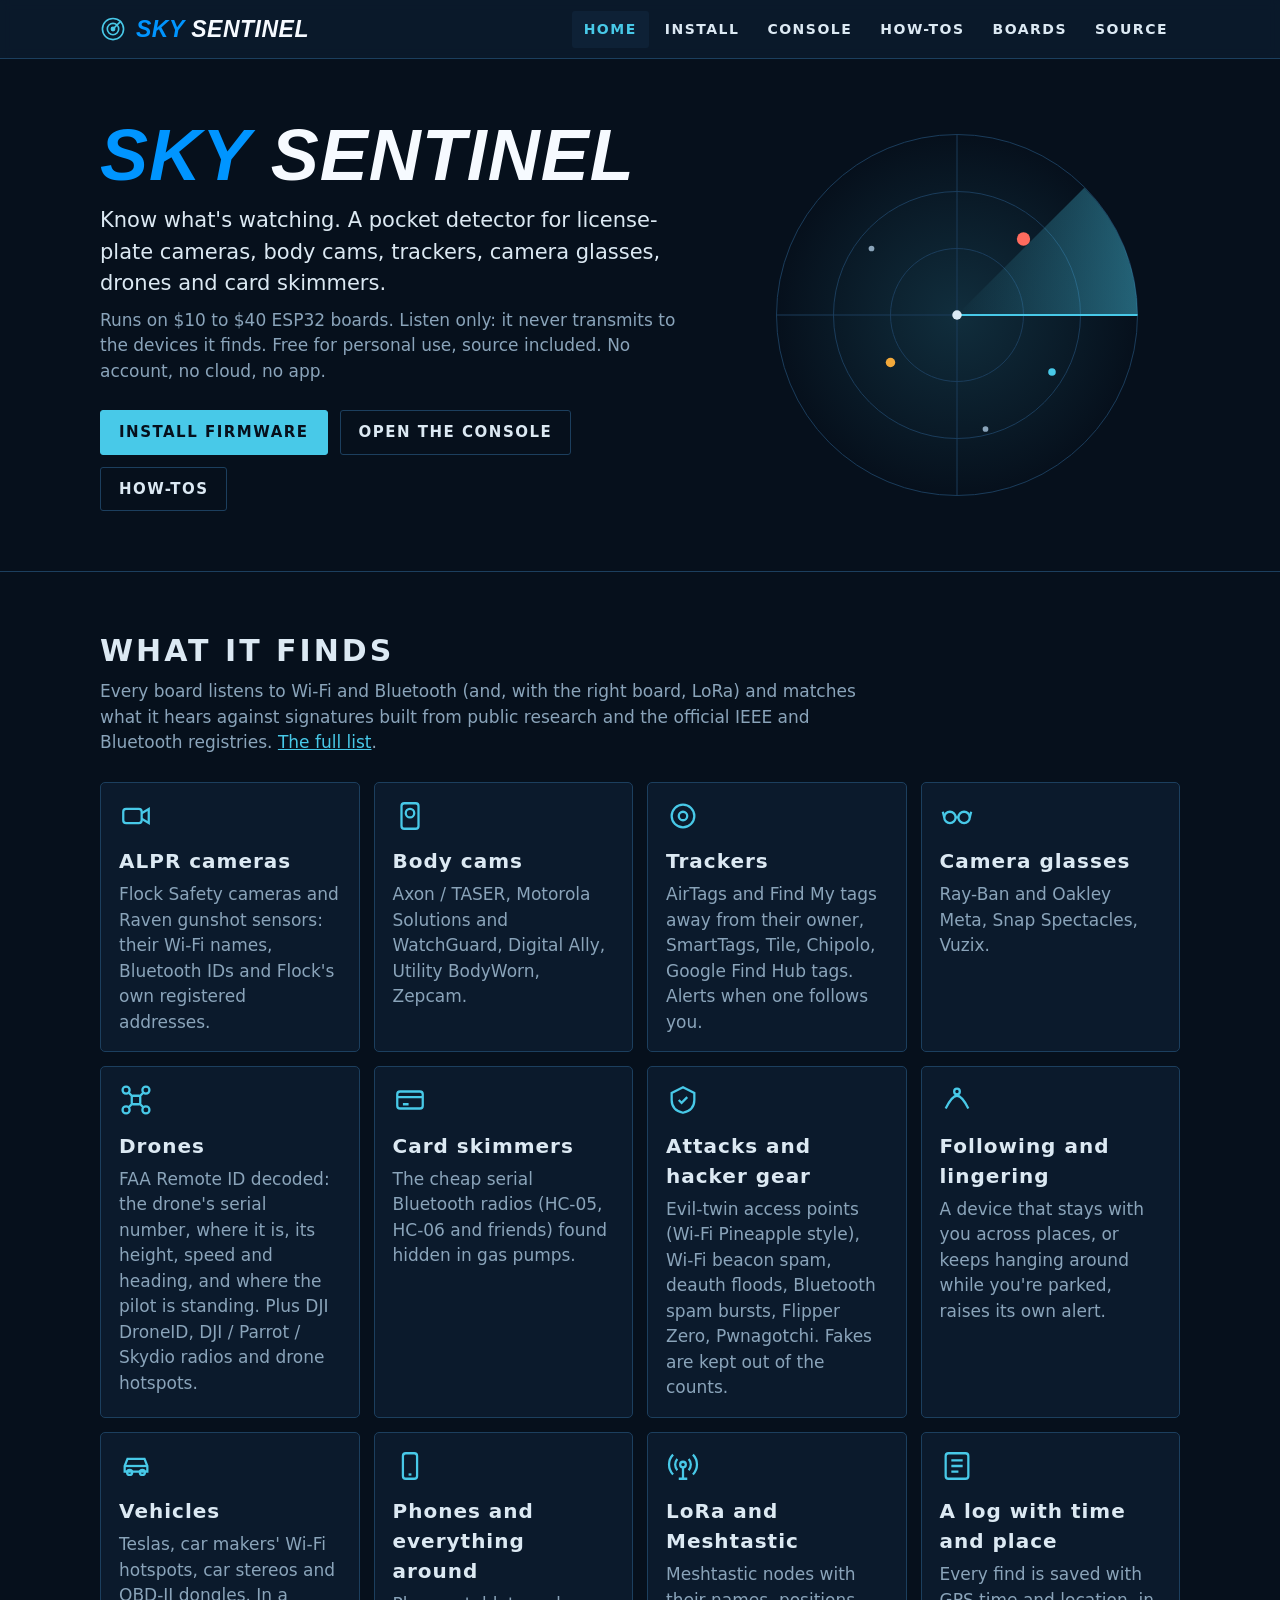
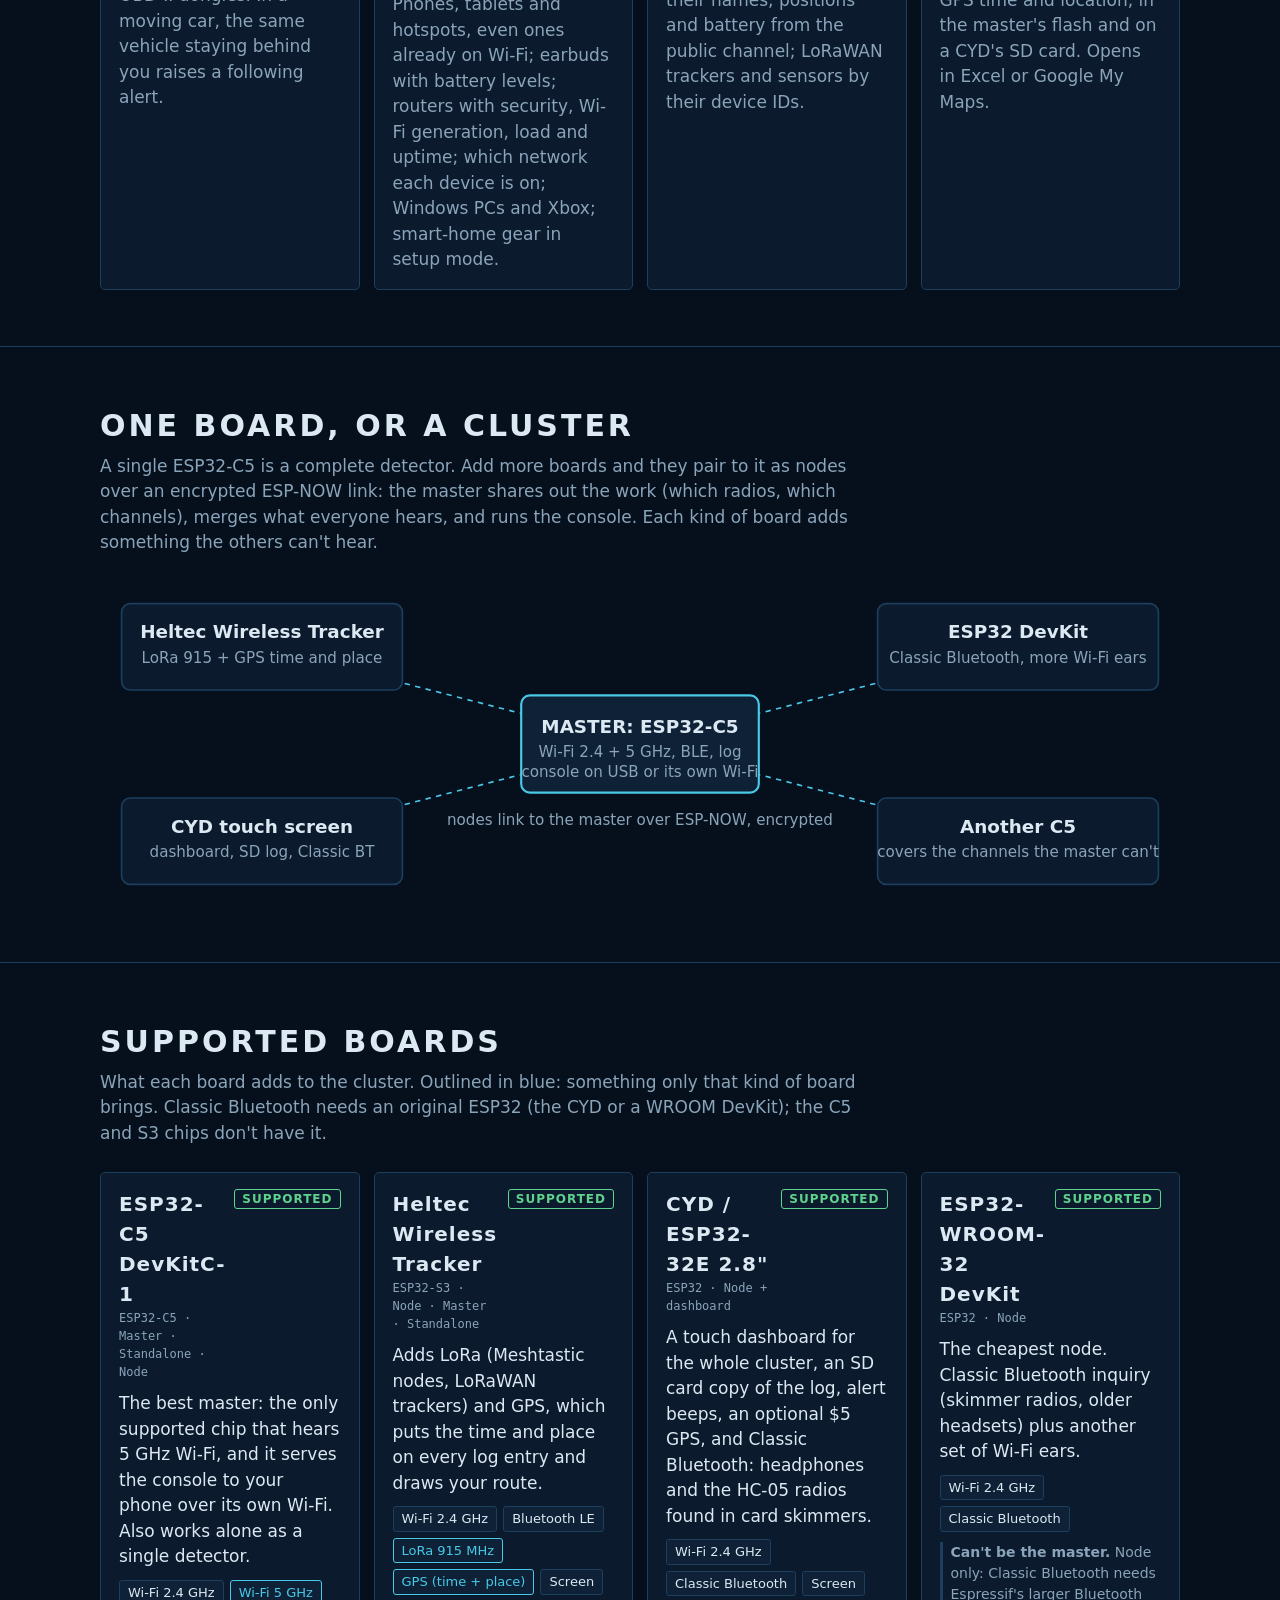
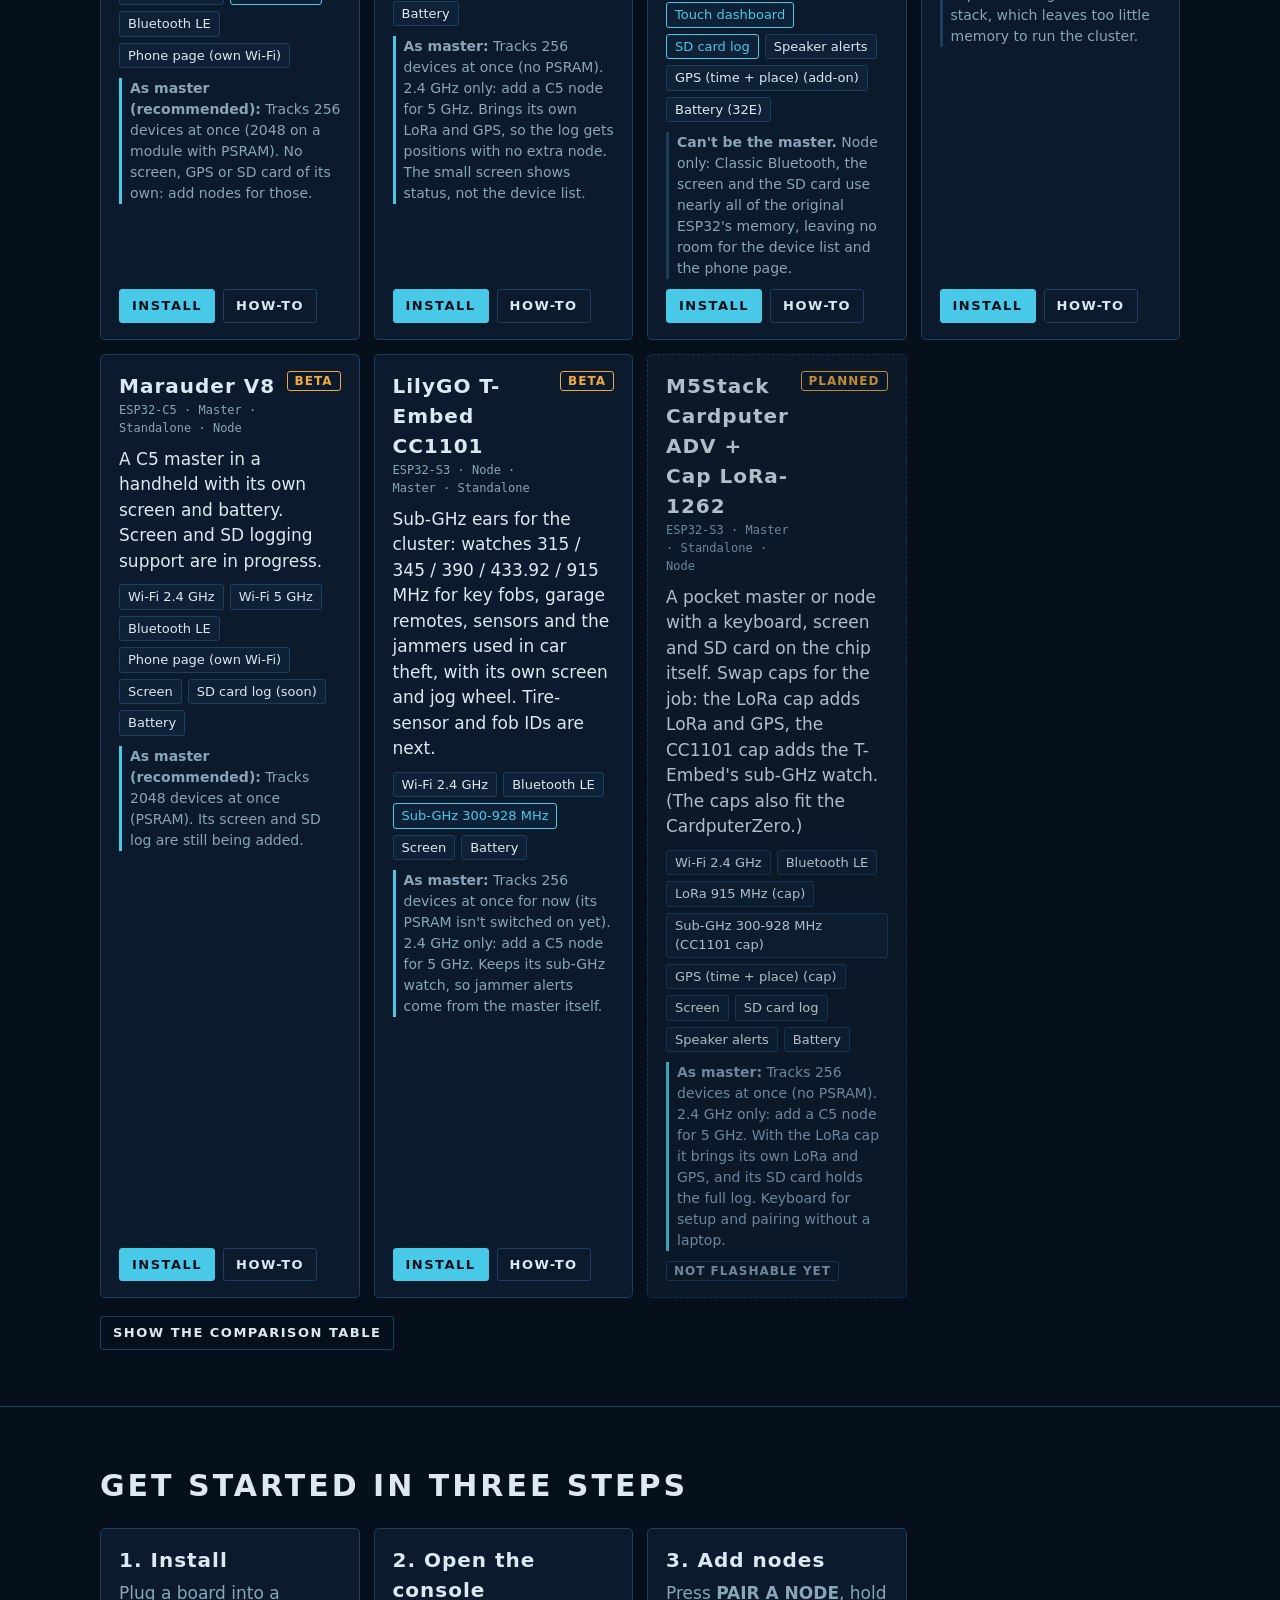
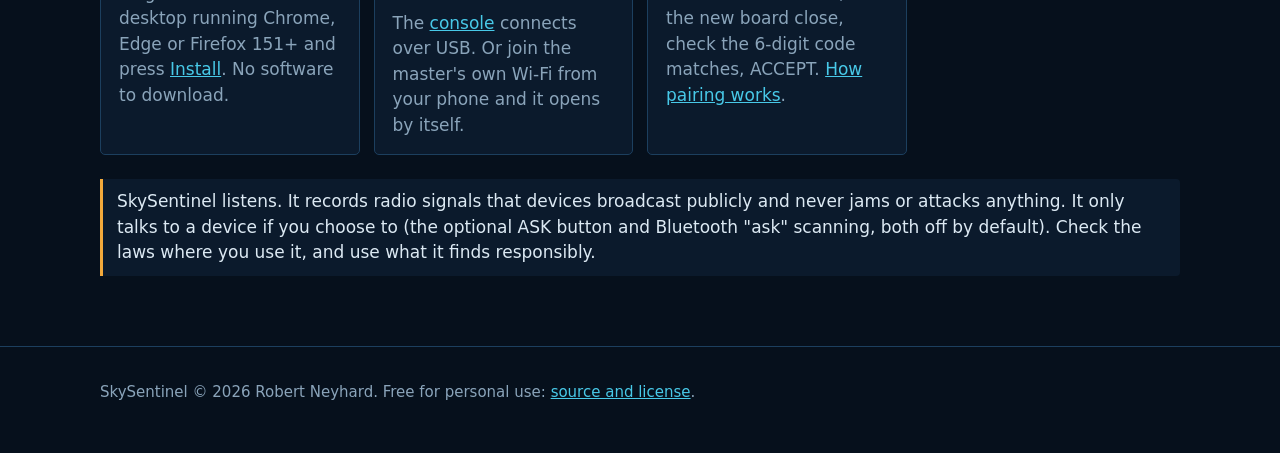
==== site/index.html @ 1c6a465a "SkySentinel 2.0: rewrite as a multi-board ESP32 cluster The original single-board CYD sketch is on t" ====
<!doctype html>
<html lang="en">
<head>
<meta charset="utf-8">
<meta name="viewport" content="width=device-width, initial-scale=1">
<meta name="description" content="Free, listen-only detector for Flock ALPR cameras, body cams, AirTags and trackers, camera glasses, drones (Remote ID decoded), card skimmers and Wi-Fi attacks, on $10 to $40 ESP32 boards. Install from your browser.">
<link rel="canonical" href="https://skysentinel.neyhard.com/">
<meta name="robots" content="index, follow">
<meta name="author" content="Robert Neyhard">
<meta name="theme-color" content="#06111D">
<meta property="og:type" content="website">
<meta property="og:site_name" content="SkySentinel">
<meta property="og:title" content="SkySentinel: detect surveillance cameras, trackers and drones with ESP32">
<meta property="og:description" content="Free, listen-only detector for Flock ALPR cameras, body cams, AirTags and trackers, camera glasses, drones (Remote ID decoded), card skimmers and Wi-Fi attacks, on $10 to $40 ESP32 boards. Install from your browser.">
<meta property="og:url" content="https://skysentinel.neyhard.com/">
<meta property="og:image" content="https://skysentinel.neyhard.com/assets/og.png">
<meta property="og:image:width" content="1200">
<meta property="og:image:height" content="630">
<meta property="og:image:alt" content="SkySentinel radar logo: know what's watching">
<meta name="twitter:card" content="summary_large_image">
<meta name="twitter:title" content="SkySentinel: detect surveillance cameras, trackers and drones with ESP32">
<meta name="twitter:description" content="Free, listen-only detector for Flock ALPR cameras, body cams, AirTags and trackers, camera glasses, drones (Remote ID decoded), card skimmers and Wi-Fi attacks, on $10 to $40 ESP32 boards. Install from your browser.">
<meta name="twitter:image" content="https://skysentinel.neyhard.com/assets/og.png">
<script type="application/ld+json">{"@context": "https://schema.org", "@type": "SoftwareApplication", "name": "SkySentinel", "applicationCategory": "SecurityApplication", "operatingSystem": "ESP32 firmware; web console in Chrome, Edge or Firefox 151+", "description": "Free, listen-only detector for Flock ALPR cameras, body cams, AirTags and trackers, camera glasses, drones (Remote ID decoded), card skimmers and Wi-Fi attacks, on $10 to $40 ESP32 boards. Install from your browser.", "url": "https://skysentinel.neyhard.com/", "image": "https://skysentinel.neyhard.com/assets/og.png", "author": {"@type": "Person", "name": "Robert Neyhard"}, "license": "https://polyformproject.org/licenses/noncommercial/1.0.0", "offers": {"@type": "Offer", "price": "0", "priceCurrency": "USD"}, "featureList": ["Flock ALPR camera detection", "Body camera detection", "AirTag and tracker alerts", "Camera glasses detection", "Drone Remote ID decoding", "Card skimmer Bluetooth detection", "Evil twin and Wi-Fi Pineapple detection", "Wi-Fi beacon spam and deauth flood detection", "Following and lingering alerts", "GPS-stamped detection log"]}</script>
<title>SkySentinel: detect surveillance cameras, trackers and drones with ESP32</title>
<link rel="icon" href="assets/icon.svg" type="image/svg+xml">
<link rel="stylesheet" href="assets/site.css">
<script src="assets/browser.js"></script>
</head>
<body>
<header class="top"><div class="wrap">
  <a class="brand" href="./"><svg viewBox="0 0 32 32" fill="none" stroke="currentColor" stroke-width="2"><circle cx="16" cy="16" r="13"/><circle cx="16" cy="16" r="7"/><path d="M16 16 L26 6"/><circle cx="16" cy="16" r="2" fill="currentColor"/></svg><span class="logo"><span class="sky">SKY</span> SENTINEL</span></a>
  <nav class="nav">
    <a href="./" aria-current="page">Home</a>
    <a href="flash.html">Install</a>
    <a href="app/">Console</a>
    <a href="docs.html">How-tos</a>
    <a href="#boards">Boards</a>
    <a href="docs.html#source">Source</a>
  </nav>
</div></header>

<div class="hero"><div class="wrap">
  <div>
    <h1 class="logo"><span class="sky">SKY</span> SENTINEL</h1>
    <p class="lead">Know what's watching. A pocket detector for license-plate cameras, body cams, trackers, camera glasses, drones and card skimmers.</p>
    <p class="sub">Runs on $10 to $40 ESP32 boards. Listen only: it never transmits to the devices it finds. Free for personal use, source included. No account, no cloud, no app.</p>
    <div class="ctas">
      <a class="btn primary" href="flash.html">Install firmware</a>
      <a class="btn" href="app/">Open the console</a>
      <a class="btn" href="docs.html">How-tos</a>
    </div>
  </div>
  <svg class="radar" viewBox="0 0 400 400" aria-hidden="true">
    <defs><radialGradient id="g" cx="50%" cy="50%" r="50%"><stop offset="0" stop-color="#48C9E8" stop-opacity=".16"/><stop offset="1" stop-color="#48C9E8" stop-opacity="0"/></radialGradient>
      <linearGradient id="sw" x1="0" y1="0" x2="1" y2="0"><stop offset="0" stop-color="#48C9E8" stop-opacity="0"/><stop offset="1" stop-color="#48C9E8" stop-opacity=".45"/></linearGradient></defs>
    <circle cx="200" cy="200" r="190" fill="url(#g)" stroke="#1C3F5E"/>
    <circle cx="200" cy="200" r="130" fill="none" stroke="#1C3F5E"/>
    <circle cx="200" cy="200" r="70" fill="none" stroke="#1C3F5E"/>
    <path d="M200 10 V390 M10 200 H390" stroke="#1C3F5E"/>
    <g class="sweep"><path d="M200 200 L390 200 A190 190 0 0 0 334 66 Z" fill="url(#sw)"/><path d="M200 200 L390 200" stroke="#48C9E8" stroke-width="2"/></g>
    <circle cx="270" cy="120" r="7" fill="#FF6B5E"/><circle cx="130" cy="250" r="5" fill="#F2A93B"/>
    <circle cx="300" cy="260" r="4" fill="#48C9E8"/><circle cx="110" cy="130" r="3" fill="#8AA4BA"/><circle cx="230" cy="320" r="3" fill="#8AA4BA"/>
    <circle cx="200" cy="200" r="5" fill="#DCE9F3"/>
  </svg>
</div></div>

<section id="finds"><div class="wrap">
  <h2>What it finds</h2>
  <p class="kicker">Every board listens to Wi-Fi and Bluetooth (and, with the right board, LoRa) and matches what it hears against signatures built from public research and the official IEEE and Bluetooth registries. <a href="docs.html#detects">The full list</a>.</p>
  <div class="grid g3">
    <div class="card cat"><svg class="ico" viewBox="0 0 24 24" fill="none" stroke="currentColor" stroke-width="1.6"><rect x="3" y="7" width="13" height="10" rx="2"/><path d="M16 10l5-3v10l-5-3"/></svg>
      <h3>ALPR cameras</h3><p>Flock Safety cameras and Raven gunshot sensors: their Wi-Fi names, Bluetooth IDs and Flock's own registered addresses.</p></div>
    <div class="card cat"><svg class="ico" viewBox="0 0 24 24" fill="none" stroke="currentColor" stroke-width="1.6"><rect x="6" y="3" width="12" height="18" rx="2"/><circle cx="12" cy="10" r="3"/></svg>
      <h3>Body cams</h3><p>Axon / TASER, Motorola Solutions and WatchGuard, Digital Ally, Utility BodyWorn, Zepcam.</p></div>
    <div class="card cat"><svg class="ico" viewBox="0 0 24 24" fill="none" stroke="currentColor" stroke-width="1.6"><circle cx="12" cy="12" r="8"/><circle cx="12" cy="12" r="3"/></svg>
      <h3>Trackers</h3><p>AirTags and Find My tags away from their owner, SmartTags, Tile, Chipolo, Google Find Hub tags. Alerts when one follows you.</p></div>
    <div class="card cat"><svg class="ico" viewBox="0 0 24 24" fill="none" stroke="currentColor" stroke-width="1.6"><circle cx="7" cy="13" r="4"/><circle cx="17" cy="13" r="4"/><path d="M11 13h2M3 13L2 9M21 13l1-4"/></svg>
      <h3>Camera glasses</h3><p>Ray-Ban and Oakley Meta, Snap Spectacles, Vuzix.</p></div>
    <div class="card cat"><svg class="ico" viewBox="0 0 24 24" fill="none" stroke="currentColor" stroke-width="1.6"><circle cx="5" cy="5" r="2.5"/><circle cx="19" cy="5" r="2.5"/><circle cx="5" cy="19" r="2.5"/><circle cx="19" cy="19" r="2.5"/><rect x="9" y="9" width="6" height="6" rx="1"/><path d="M7 7l2 2M17 7l-2 2M7 17l2-2M17 17l-2-2"/></svg>
      <h3>Drones</h3><p>FAA Remote ID decoded: the drone's serial number, where it is, its height, speed and heading, and where the pilot is standing. Plus DJI DroneID, DJI / Parrot / Skydio radios and drone hotspots.</p></div>
    <div class="card cat"><svg class="ico" viewBox="0 0 24 24" fill="none" stroke="currentColor" stroke-width="1.6"><rect x="3" y="6" width="18" height="12" rx="2"/><path d="M3 10h18M7 15h4"/></svg>
      <h3>Card skimmers</h3><p>The cheap serial Bluetooth radios (HC-05, HC-06 and friends) found hidden in gas pumps.</p></div>
    <div class="card cat"><svg class="ico" viewBox="0 0 24 24" fill="none" stroke="currentColor" stroke-width="1.6"><path d="M12 3l8 4v5c0 5-3.5 8-8 9-4.5-1-8-4-8-9V7z"/><path d="M9 12l2 2 4-4"/></svg>
      <h3>Attacks and hacker gear</h3><p>Evil-twin access points (Wi-Fi Pineapple style), Wi-Fi beacon spam, deauth floods, Bluetooth spam bursts, Flipper Zero, Pwnagotchi. Fakes are kept out of the counts.</p></div>
    <div class="card cat"><svg class="ico" viewBox="0 0 24 24" fill="none" stroke="currentColor" stroke-width="1.6"><path d="M4 18c3-6 6-9 8-9s5 3 8 9"/><circle cx="12" cy="6" r="2"/></svg>
      <h3>Following and lingering</h3><p>A device that stays with you across places, or keeps hanging around while you're parked, raises its own alert.</p></div>
    <div class="card cat"><svg class="ico" viewBox="0 0 24 24" fill="none" stroke="currentColor" stroke-width="1.6"><path d="M4 16v-4l2-5h12l2 5v4z"/><circle cx="7.5" cy="16.5" r="1.8"/><circle cx="16.5" cy="16.5" r="1.8"/><path d="M4 12h16"/></svg>
      <h3>Vehicles</h3><p>Teslas, car makers' Wi-Fi hotspots, car stereos and OBD-II dongles. In a moving car, the same vehicle staying behind you raises a following alert.</p></div>
    <div class="card cat"><svg class="ico" viewBox="0 0 24 24" fill="none" stroke="currentColor" stroke-width="1.6"><rect x="7" y="3" width="10" height="18" rx="2"/><path d="M11 18h2"/></svg>
      <h3>Phones and everything around</h3><p>Phones, tablets and hotspots, even ones already on Wi-Fi; earbuds with battery levels; routers with security, Wi-Fi generation, load and uptime; which network each device is on; Windows PCs and Xbox; smart-home gear in setup mode.</p></div>
    <div class="card cat"><svg class="ico" viewBox="0 0 24 24" fill="none" stroke="currentColor" stroke-width="1.6"><path d="M12 13v8M9 21h6"/><circle cx="12" cy="11" r="2"/><path d="M8 7a6 6 0 0 0 0 8M16 7a6 6 0 0 1 0 8M5 4a10 10 0 0 0 0 14M19 4a10 10 0 0 1 0 14"/></svg>
      <h3>LoRa and Meshtastic</h3><p>Meshtastic nodes with their names, positions and battery from the public channel; LoRaWAN trackers and sensors by their device IDs.</p></div>
    <div class="card cat"><svg class="ico" viewBox="0 0 24 24" fill="none" stroke="currentColor" stroke-width="1.6"><rect x="4" y="3" width="16" height="18" rx="2"/><path d="M8 8h8M8 12h8M8 16h5"/></svg>
      <h3>A log with time and place</h3><p>Every find is saved with GPS time and location, in the master's flash and on a CYD's SD card. Opens in Excel or Google My Maps.</p></div>
  </div>
</div></section>

<section id="cluster"><div class="wrap">
  <h2>One board, or a cluster</h2>
  <p class="kicker">A single ESP32-C5 is a complete detector. Add more boards and they pair to it as nodes over an encrypted ESP-NOW link: the master shares out the work (which radios, which channels), merges what everyone hears, and runs the console. Each kind of board adds something the others can't hear.</p>
  <svg class="diagram" viewBox="0 0 1000 300" role="img" aria-label="A master board linked to four node boards">
    <style>.b{fill:#0B1A2C;stroke:#1C3F5E;stroke-width:1.5}.m{fill:#0E2136;stroke:#48C9E8;stroke-width:2}.t{fill:#DCE9F3;font:700 17px system-ui,sans-serif}.s{fill:#8AA4BA;font:14px system-ui,sans-serif}.l{stroke:#48C9E8;stroke-width:1.5;stroke-dasharray:5 5}</style>
    <path class="l" d="M500 150 L150 60 M500 150 L150 240 M500 150 L850 60 M500 150 L850 240"/>
    <rect class="m" x="390" y="105" width="220" height="90" rx="8"/><text class="t" x="500" y="140" text-anchor="middle">MASTER: ESP32-C5</text>
    <text class="s" x="500" y="162" text-anchor="middle">Wi-Fi 2.4 + 5 GHz, BLE, log</text><text class="s" x="500" y="181" text-anchor="middle">console on USB or its own Wi-Fi</text>
    <rect class="b" x="20" y="20" width="260" height="80" rx="8"/><text class="t" x="150" y="52" text-anchor="middle">Heltec Wireless Tracker</text><text class="s" x="150" y="75" text-anchor="middle">LoRa 915 + GPS time and place</text>
    <rect class="b" x="20" y="200" width="260" height="80" rx="8"/><text class="t" x="150" y="232" text-anchor="middle">CYD touch screen</text><text class="s" x="150" y="255" text-anchor="middle">dashboard, SD log, Classic BT</text>
    <rect class="b" x="720" y="20" width="260" height="80" rx="8"/><text class="t" x="850" y="52" text-anchor="middle">ESP32 DevKit</text><text class="s" x="850" y="75" text-anchor="middle">Classic Bluetooth, more Wi-Fi ears</text>
    <rect class="b" x="720" y="200" width="260" height="80" rx="8"/><text class="t" x="850" y="232" text-anchor="middle">Another C5</text><text class="s" x="850" y="255" text-anchor="middle">covers the channels the master can't</text>
    <text class="s" x="500" y="225" text-anchor="middle">nodes link to the master over ESP-NOW, encrypted</text>
  </svg>
</div></section>

<section id="boards"><div class="wrap">
  <h2>Supported boards</h2>
  <p class="kicker">What each board adds to the cluster. Outlined in blue: something only that kind of board brings. Classic Bluetooth needs an original ESP32 (the CYD or a WROOM DevKit); the C5 and S3 chips don't have it.</p>
  <div class="grid g3" id="boardGrid"></div>
  <div style="margin-top:18px"><button class="btn small" id="tableBtn">Show the comparison table</button></div>
  <div class="tablewrap" id="tableWrap" hidden><table class="cmp" id="cmpTable"></table></div>
</div></section>

<section id="start"><div class="wrap">
  <h2>Get started in three steps</h2>
  <div class="grid g3" style="margin-top:20px">
    <div class="card"><h3>1. Install</h3><p>Plug a board into a desktop running Chrome, Edge or Firefox 151+ and press <a href="flash.html">Install</a>. No software to download.</p></div>
    <div class="card"><h3>2. Open the console</h3><p>The <a href="app/">console</a> connects over USB. Or join the master's own Wi-Fi from your phone and it opens by itself.</p></div>
    <div class="card"><h3>3. Add nodes</h3><p>Press <b>PAIR A NODE</b>, hold the new board close, check the 6-digit code matches, ACCEPT. <a href="docs.html#pairing">How pairing works</a>.</p></div>
  </div>
  <p class="note" style="margin-top:24px">SkySentinel listens. It records radio signals that devices broadcast publicly and never jams or attacks anything. It only talks to a device if you choose to (the optional ASK button and Bluetooth "ask" scanning, both off by default). Check the laws where you use it, and use what it finds responsibly.</p>
</div></section>

<footer><div class="wrap">
  <span>SkySentinel &copy; 2026 Robert Neyhard. Free for personal use: <a href="docs.html#source">source and license</a>.</span>
  <span id="buildInfo"></span>
</div></footer>

<script src="assets/boards.js"></script>
<script>
"use strict";
const $ = (id) => document.getElementById(id);
const capLabel = Object.fromEntries(CAPS);
function capText(v) { return v === "soon" ? " (soon)" : typeof v === "string" ? ` (${v})` : ""; }
$("boardGrid").innerHTML = BOARDS.map((b) => {
  const adds = Object.entries(b.caps).map(([k, v]) =>
    `<span class="${b.only.includes(k) ? "only" : ""}" title="${b.only.includes(k) ? "Only this kind of board adds this" : ""}">${capLabel[k]}${capText(v)}</span>`).join("");
  const status = b.status === "planned" ? `<span class="tag warn">planned</span>` : b.status === "beta" ? `<span class="tag warn">beta</span>` : `<span class="tag ok">supported</span>`;
  return `<div class="card board ${b.status === "planned" ? "planned" : ""}">
    <div class="head"><div><h3 style="margin:0">${b.name}</h3><div class="chip">${b.chip} · ${b.roles}</div></div>${status}</div>
    <p class="why">${b.why}</p>
    <div class="adds">${adds}</div>
    ${b.master ? `<p class="why master ${b.master.ok ? "" : "no"}"><b>${b.master.ok ? (b.master.best ? "As master (recommended):" : "As master:") : "Can't be the master."}</b> ${b.master.limits}</p>` : ""}
    <div class="foot">${b.env ? `<a class="btn small primary" href="flash.html?board=${b.id}">Install</a><a class="btn small" href="docs.html#board-${b.id}">How-to</a>` : `<span class="tag">not flashable yet</span>`}</div>
  </div>`;
}).join("");

function renderTable() {
  const cols = CAPS.map(([k, l]) => `<th>${l}</th>`).join("");
  $("cmpTable").innerHTML = `<thead><tr><th>Board</th><th>Chip</th><th>Role</th><th>Master</th>${cols}</tr></thead><tbody>` + BOARDS.map((b) =>
    `<tr><td><b>${b.name}</b>${b.status ? ` <span class="tag warn">${b.status}</span>` : ""}</td><td class="mono">${b.chip}</td><td>${b.roles}</td><td>${!b.master ? "" : b.master.ok ? `<span class="y">✓</span>${b.master.best ? ' <span class="p">best</span>' : ""}` : '<span class="n">–</span>'}</td>` +
    CAPS.map(([k]) => {
      const v = b.caps[k];
      return `<td>${!v ? '<span class="n">–</span>' : v === "soon" ? '<span class="p">soon</span>' : typeof v === "string" ? `<span class="y">✓</span> <span class="p">${v}</span>` : '<span class="y">✓</span>'}</td>`;
    }).join("") + "</tr>").join("") + "</tbody>";
}
$("tableBtn").onclick = () => {
  const show = $("tableWrap").hidden;
  if (show) renderTable();
  $("tableWrap").hidden = !show;
  $("tableBtn").textContent = show ? "Hide the comparison table" : "Show the comparison table";
};
fetch("app/firmware/manifest.json", { cache: "no-store" }).then((r) => r.ok ? r.json() : null)
  .then((m) => { if (m) $("buildInfo").textContent = `Latest firmware: ${m.version || ""} built ${m.built}`; }).catch(() => {});
</script>
</body>
</html>
---- site/assets/site.css ----
/* skysentinel.neyhard.com: same palette as the console (Day = navy/cyan). No web fonts,
   no CDNs, no trackers: every file comes from this server. */
:root {
  color-scheme: dark;
  --bg: #06101C; --panel: #0B1A2C; --panel2: #0E2136; --line: #1C3F5E; --text: #DCE9F3; --muted: #8AA4BA;
  --accent: #48C9E8; --accent-ink: #06101C; --warn: #F2A93B; --crit: #FF6B5E; --ok: #5FD38D;
  --mono: "JetBrains Mono", ui-monospace, "DejaVu Sans Mono", Menlo, Consolas, monospace;
}
* { box-sizing: border-box; }
[hidden] { display: none !important; }
html, body { margin: 0; background: var(--bg); color: var(--text); }
body { font-family: "Barlow Semi Condensed", "Roboto Condensed", "Arial Narrow", system-ui, sans-serif; font-size: 17px; line-height: 1.5; }
a { color: var(--accent); }
.mono, code, pre { font-family: var(--mono); }
code { background: var(--panel2); border: 1px solid var(--line); border-radius: 3px; padding: 0 5px; font-size: .88em; }
pre { background: var(--panel2); border: 1px solid var(--line); border-radius: 4px; padding: 12px 14px; overflow-x: auto; font-size: 14px; }
.wrap { max-width: 1120px; margin: 0 auto; padding: 0 20px; }

/* Header */
.top { position: sticky; top: 0; z-index: 10; background: rgba(11, 26, 44, .94); backdrop-filter: blur(6px); border-bottom: 1px solid var(--line); }
.top .wrap { display: flex; align-items: center; justify-content: space-between; gap: 12px; min-height: 58px; flex-wrap: wrap; }
.brand { font-weight: 700; letter-spacing: 4px; color: var(--accent); text-decoration: none; font-size: 22px; display: inline-flex; align-items: center; gap: 10px; }
.brand svg { width: 26px; height: 26px; }
/* The logo: same look as the boards' screens. Bold italic, SKY in blue, SENTINEL in white. */
.logo { font-family: "Segoe UI", "Helvetica Neue", Arial, system-ui, sans-serif; font-weight: 800; font-style: italic;
        letter-spacing: .5px; color: #F6FAFF; white-space: nowrap; }
.logo .sky { color: #0095FF; }
.brand .logo { font-size: 23px; }
.nav { display: flex; gap: 4px; flex-wrap: wrap; }
.nav a { color: var(--text); text-decoration: none; font-weight: 700; letter-spacing: 1.5px; font-size: 14px; padding: 8px 12px; border-radius: 3px; text-transform: uppercase; }
.nav a:hover, .nav a[aria-current] { color: var(--accent); background: var(--panel2); }

/* Buttons */
.btn { display: inline-flex; align-items: center; justify-content: center; gap: 8px; border: 1px solid var(--line); background: transparent; color: var(--text);
       border-radius: 3px; padding: 10px 18px; font: inherit; font-weight: 700; letter-spacing: 1.5px; font-size: 15px; text-transform: uppercase; text-decoration: none; cursor: pointer; }
.btn:hover { border-color: var(--accent); }
.btn.primary { background: var(--accent); color: var(--accent-ink); border-color: var(--accent); }
.btn.primary:hover { filter: brightness(1.08); }
.btn:disabled { opacity: .45; cursor: not-allowed; }
.btn.small { padding: 6px 12px; font-size: 13px; }

/* Hero */
.hero { position: relative; overflow: hidden; border-bottom: 1px solid var(--line); }
.hero .wrap { display: grid; grid-template-columns: 1.15fr .85fr; gap: 30px; align-items: center; padding-top: 60px; padding-bottom: 60px; }
.hero h1 { font-size: clamp(40px, 7vw, 72px); line-height: 1; letter-spacing: 6px; margin: 0 0 14px; color: var(--accent); }
.hero h1.logo { letter-spacing: 1px; color: #F6FAFF; }
.hero p.lead { font-size: 21px; color: var(--text); margin: 0 0 8px; max-width: 34em; }
.hero p.sub { color: var(--muted); margin: 0 0 26px; }
.hero .ctas { display: flex; gap: 12px; flex-wrap: wrap; }
.radar { width: 100%; max-width: 380px; justify-self: center; }
.radar .sweep { transform-origin: 200px 200px; animation: spin 6s linear infinite; }
@keyframes spin { to { transform: rotate(360deg); } }
@media (prefers-reduced-motion: reduce) { .radar .sweep { animation: none; } }

/* Sections */
section { padding: 56px 0; border-bottom: 1px solid var(--line); }
h2 { font-size: 30px; letter-spacing: 3px; margin: 0 0 6px; text-transform: uppercase; }
h3 { font-size: 20px; letter-spacing: 1px; margin: 0 0 6px; }
.kicker { color: var(--muted); margin: 0 0 26px; max-width: 46em; }
.grid { display: grid; gap: 14px; }
.g3 { grid-template-columns: repeat(auto-fill, minmax(250px, 1fr)); }
.g4 { grid-template-columns: repeat(auto-fill, minmax(220px, 1fr)); }
.card { background: var(--panel); border: 1px solid var(--line); border-radius: 5px; padding: 16px 18px; }
.card p { margin: 6px 0 0; color: var(--muted); }
.card .tag { float: right; }
.cat .ico { width: 34px; height: 34px; color: var(--accent); margin-bottom: 6px; }

.tag { display: inline-block; border: 1px solid var(--line); border-radius: 3px; padding: 0 7px; font-size: 12px; letter-spacing: 1px; font-weight: 700; text-transform: uppercase; color: var(--muted); }
.tag.ok { color: var(--ok); border-color: var(--ok); }
.tag.warn { color: var(--warn); border-color: var(--warn); }
.tag.acc { color: var(--accent); border-color: var(--accent); }

/* Boards */
.board { display: flex; flex-direction: column; gap: 10px; }
.board .head { display: flex; justify-content: space-between; align-items: flex-start; gap: 8px; }
.board .chip { font-family: var(--mono); font-size: 12px; color: var(--muted); }
.adds { display: flex; flex-wrap: wrap; gap: 6px; }
.adds span { font-size: 13px; padding: 2px 8px; border-radius: 3px; background: var(--panel2); border: 1px solid var(--line); }
.adds span.only { border-color: var(--accent); color: var(--accent); }
.board .why { color: var(--text); margin: 0; }
.board .why.master { font-size: 14px; color: var(--muted); border-left: 3px solid var(--accent); padding-left: 8px; }
.board .why.master.no { border-left-color: var(--line); }
.board .foot { margin-top: auto; display: flex; gap: 8px; flex-wrap: wrap; }
.board.planned { opacity: .8; border-style: dashed; }

/* Comparison table */
.tablewrap { overflow-x: auto; border: 1px solid var(--line); border-radius: 5px; margin-top: 18px; }
table.cmp { border-collapse: collapse; width: 100%; min-width: 860px; font-size: 15px; }
table.cmp th, table.cmp td { padding: 9px 10px; border-bottom: 1px solid var(--line); text-align: center; white-space: nowrap; }
table.cmp th { background: var(--panel2); font-size: 12px; letter-spacing: 1.5px; text-transform: uppercase; color: var(--muted); }
table.cmp td:first-child, table.cmp th:first-child { text-align: left; position: sticky; left: 0; background: var(--panel); }
table.cmp tr:last-child td { border-bottom: 0; }
.y { color: var(--ok); font-weight: 700; }
.n { color: var(--line); }
.p { color: var(--warn); }

/* Cluster diagram */
.diagram { width: 100%; height: auto; display: block; }

/* Docs */
.docs { display: grid; grid-template-columns: 230px 1fr; gap: 34px; padding: 34px 20px 60px; }
.toc { position: sticky; top: 76px; align-self: start; display: flex; flex-direction: column; gap: 2px; font-size: 15px; }
.toc a { color: var(--muted); text-decoration: none; padding: 4px 10px; border-left: 2px solid var(--line); }
.toc a:hover { color: var(--accent); border-left-color: var(--accent); }
.docs article h2 { margin-top: 46px; padding-top: 10px; }
.docs article h2:first-child { margin-top: 0; }
.docs article h3 { margin-top: 24px; color: var(--accent); }
.docs article li { margin: 4px 0; }
.note { border-left: 3px solid var(--warn); background: var(--panel); padding: 10px 14px; border-radius: 0 4px 4px 0; color: var(--text); margin: 14px 0; }

/* Flasher */
.steps { counter-reset: step; display: flex; flex-direction: column; gap: 16px; padding: 34px 0 60px; }
.step { background: var(--panel); border: 1px solid var(--line); border-radius: 5px; padding: 18px 20px; }
.step > h3::before { counter-increment: step; content: counter(step); display: inline-grid; place-items: center; width: 28px; height: 28px; border-radius: 14px;
                     background: var(--accent); color: var(--accent-ink); margin-right: 10px; font-size: 15px; }
.pick { display: grid; gap: 10px; grid-template-columns: repeat(auto-fill, minmax(200px, 1fr)); margin-top: 12px; }
.pick button { text-align: left; background: var(--panel2); border: 1px solid var(--line); border-radius: 5px; padding: 12px 14px; color: var(--text); font: inherit; cursor: pointer; }
.pick button:hover { border-color: var(--accent); }
.pick button[aria-pressed="true"] { border-color: var(--accent); box-shadow: inset 0 0 0 1px var(--accent); }
.pick button b { display: block; font-size: 17px; }
.pick button span { color: var(--muted); font-size: 14px; }
.pick button:disabled { opacity: .45; cursor: not-allowed; }
.seg { display: inline-flex; border: 1px solid var(--line); border-radius: 3px; overflow: hidden; margin-top: 10px; }
.seg button { border: 0; background: transparent; color: var(--text); padding: 9px 16px; font: inherit; font-weight: 700; letter-spacing: 1px; cursor: pointer; }
.seg button[aria-pressed="true"] { background: var(--accent); color: var(--accent-ink); }
.bar { height: 10px; background: var(--panel2); border: 1px solid var(--line); border-radius: 5px; overflow: hidden; margin-top: 14px; }
.bar > div { height: 100%; width: 0; background: var(--accent); transition: width .2s; }
.log { height: 170px; overflow-y: auto; white-space: pre-wrap; font-size: 13px; margin-top: 12px; color: var(--muted); }
.guide ol { margin: 8px 0 0; padding-left: 22px; }
.guide li { margin: 5px 0; }
.warnbox { border: 1px solid var(--warn); color: var(--warn); border-radius: 4px; padding: 10px 14px; margin-top: 12px; }

footer { padding: 34px 0 50px; color: var(--muted); font-size: 15px; }
footer .wrap { display: flex; justify-content: space-between; gap: 20px; flex-wrap: wrap; }

@media (max-width: 820px) {
  .hero .wrap { grid-template-columns: 1fr; padding-top: 36px; padding-bottom: 36px; }
  .radar { max-width: 260px; }
  .docs { grid-template-columns: 1fr; }
  .toc { position: static; flex-direction: row; flex-wrap: wrap; }
  .toc a { border-left: 0; border-bottom: 1px solid var(--line); }
}

/* Small data table in the how-tos */
table.tbl { border-collapse: collapse; margin: 10px 0 14px; font-size: 15px; }
table.tbl th, table.tbl td { padding: 6px 14px; border: 1px solid var(--line); text-align: left; }
table.tbl th { background: var(--panel2); font-size: 12px; letter-spacing: 1.5px; text-transform: uppercase; color: var(--muted); }
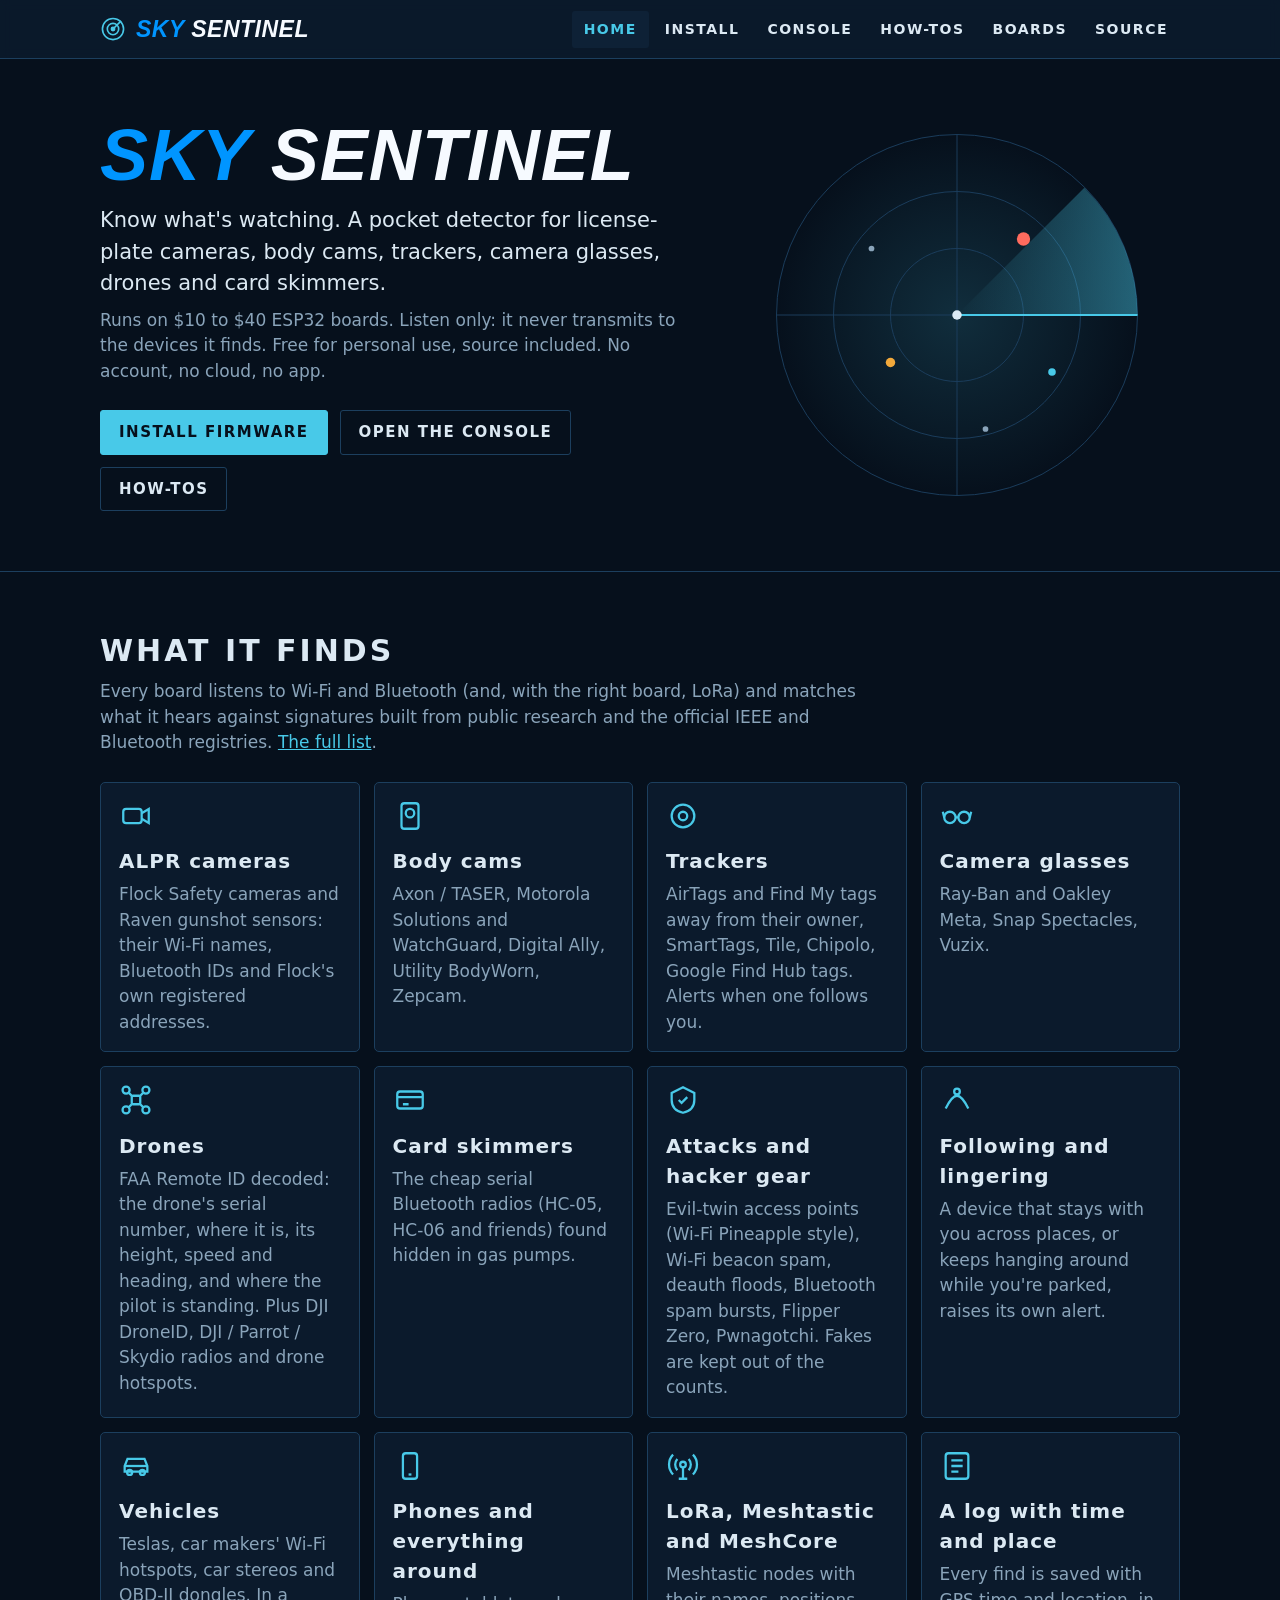
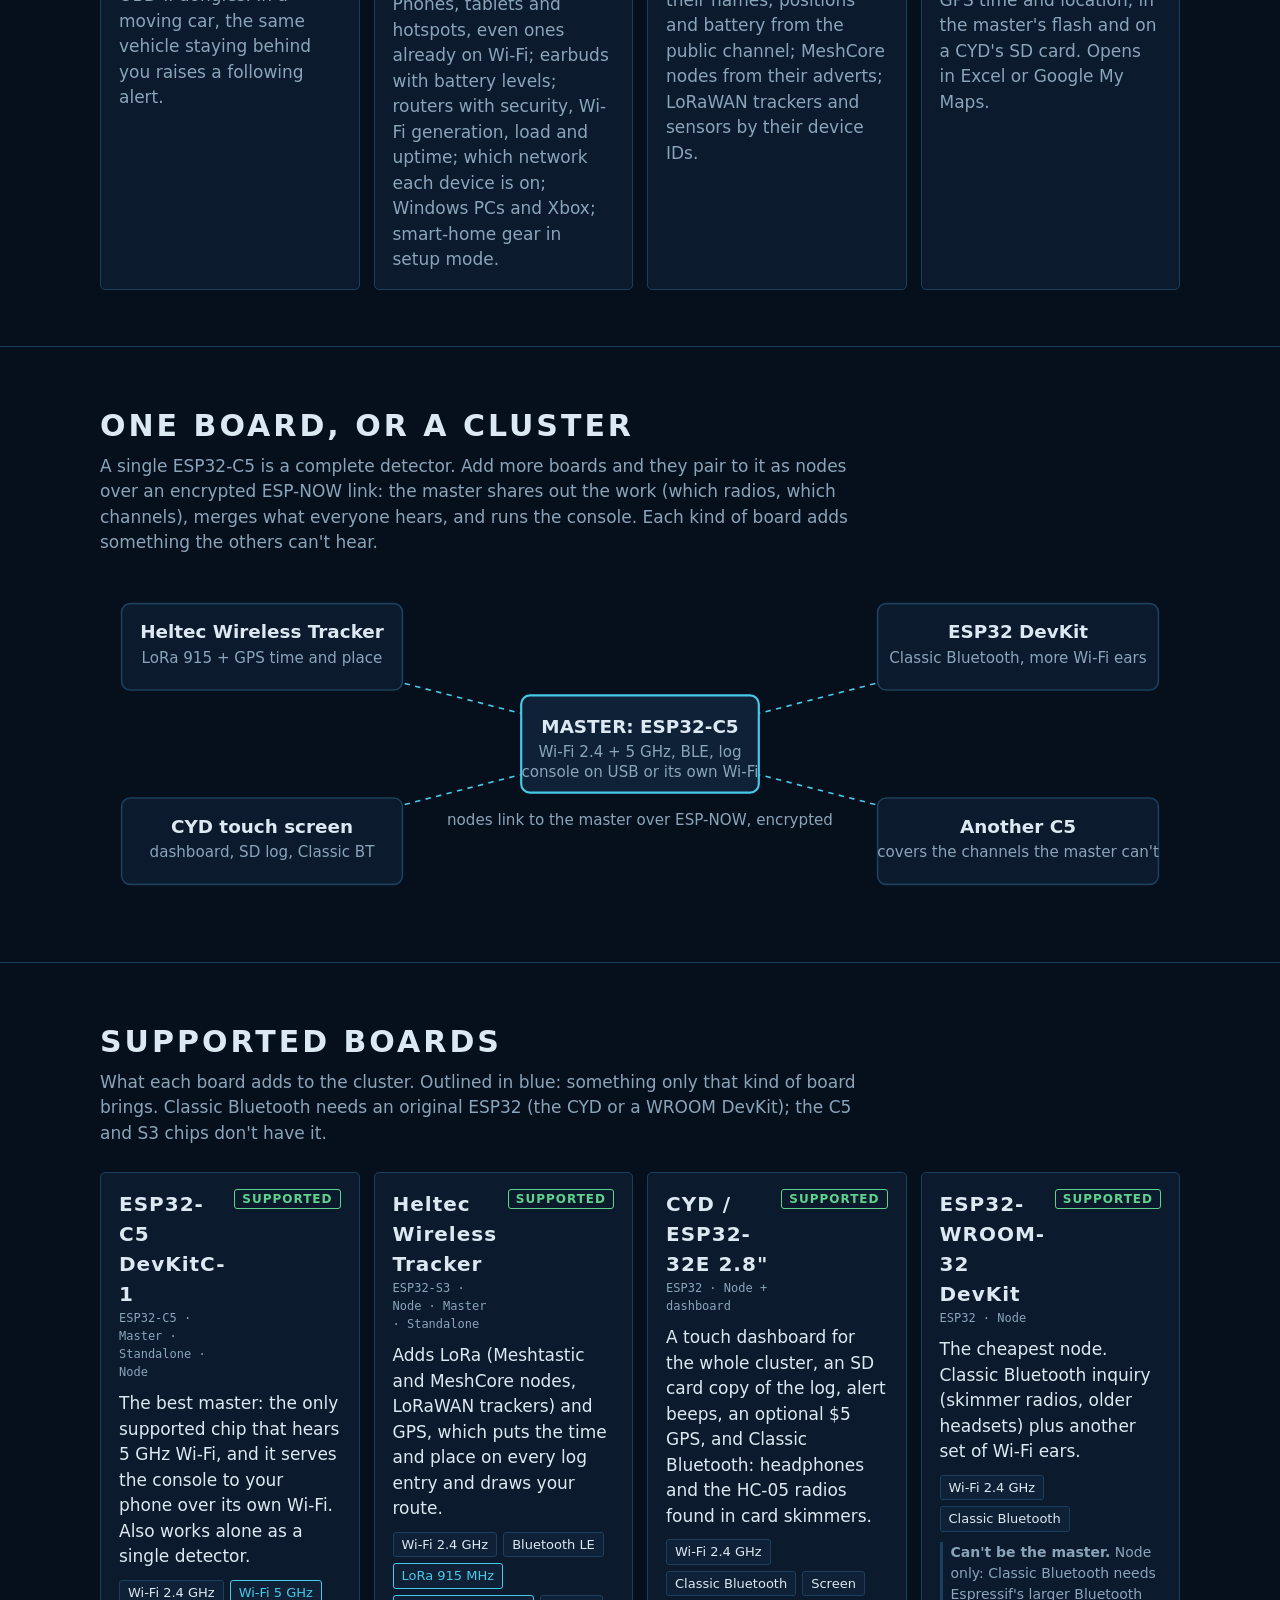
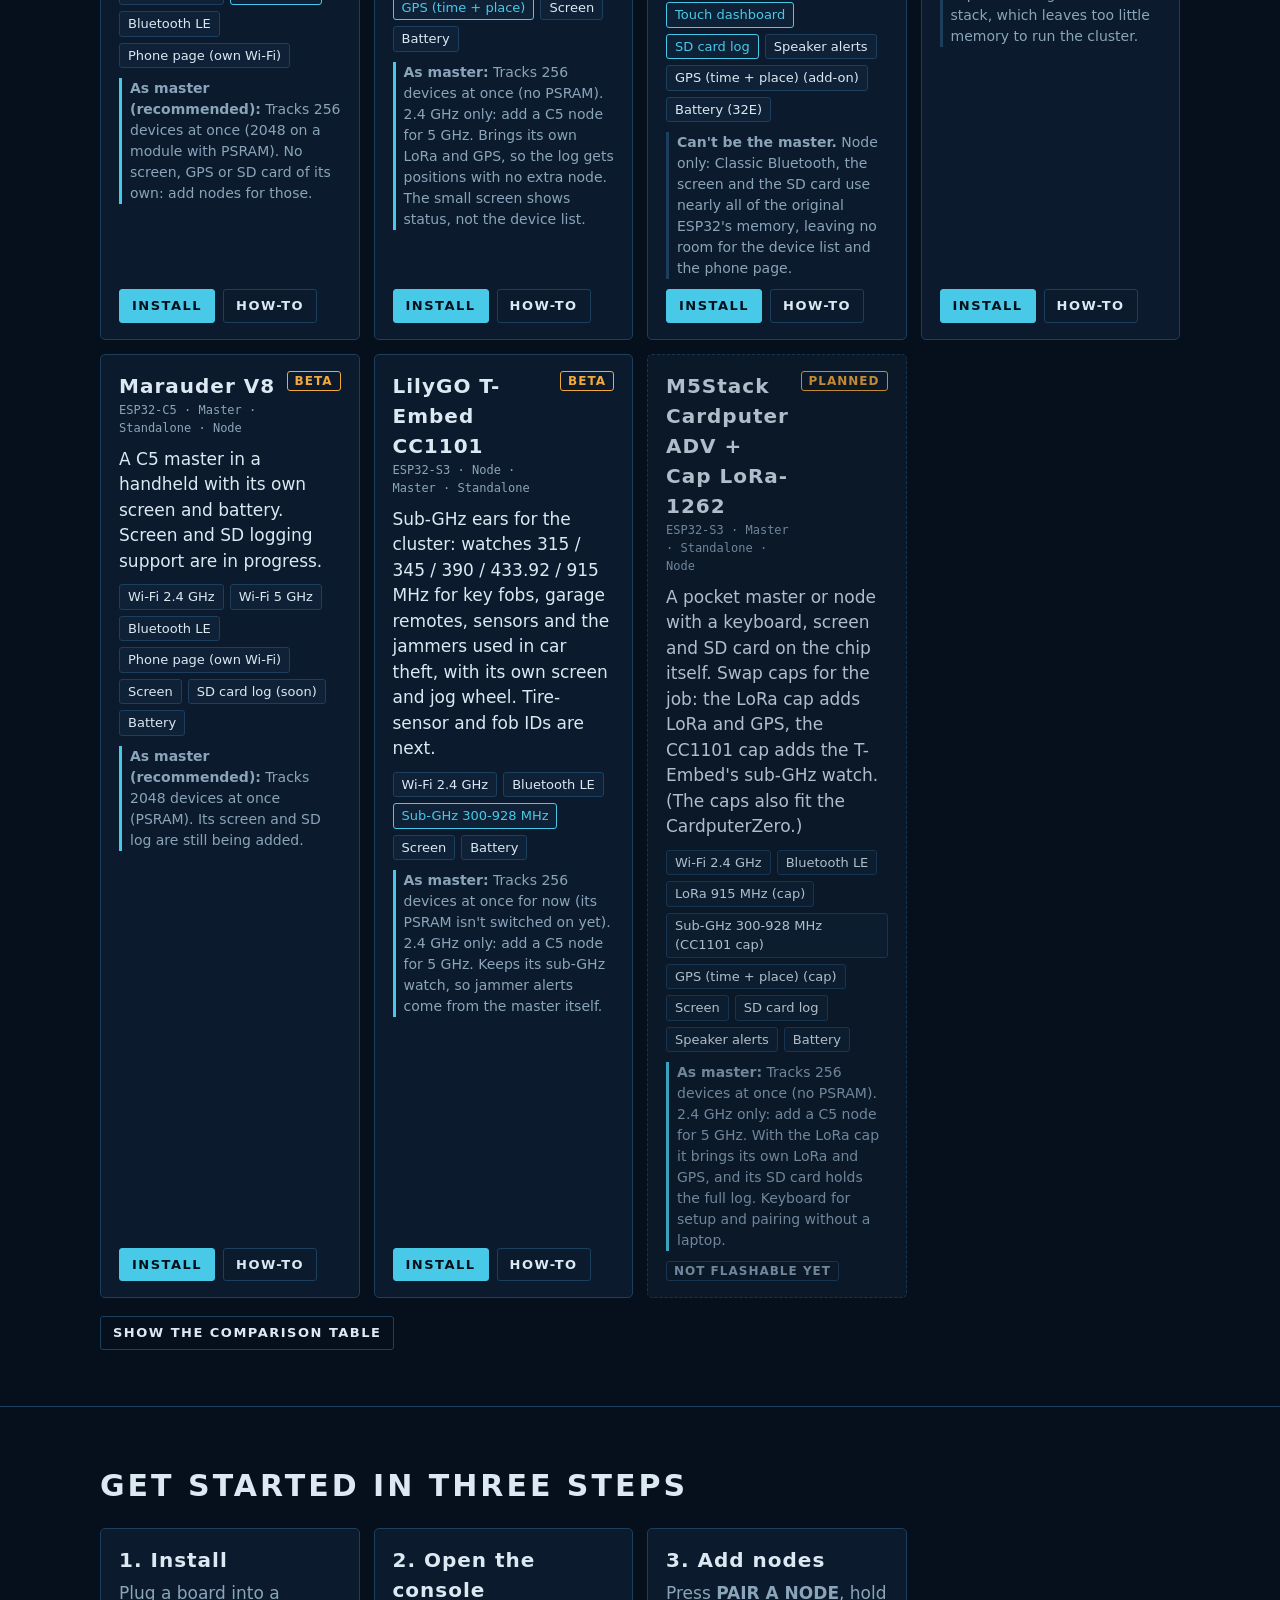
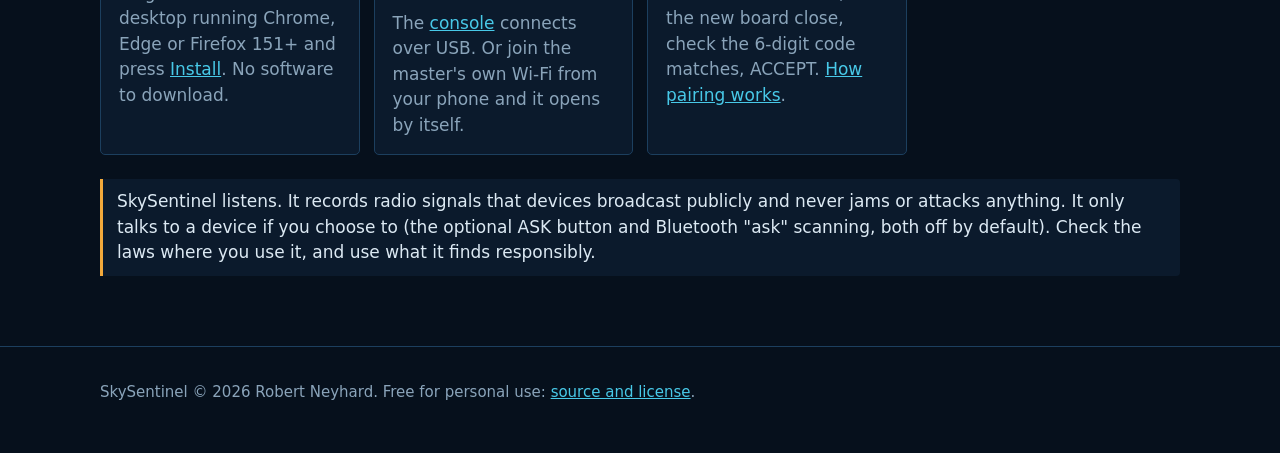
==== commit 3952f3c0: "SkySentinel 2.1" ====
--- a/site/index.html
+++ b/site/index.html
@@ -90,7 +90,7 @@
     <div class="card cat"><svg class="ico" viewBox="0 0 24 24" fill="none" stroke="currentColor" stroke-width="1.6"><rect x="7" y="3" width="10" height="18" rx="2"/><path d="M11 18h2"/></svg>
       <h3>Phones and everything around</h3><p>Phones, tablets and hotspots, even ones already on Wi-Fi; earbuds with battery levels; routers with security, Wi-Fi generation, load and uptime; which network each device is on; Windows PCs and Xbox; smart-home gear in setup mode.</p></div>
     <div class="card cat"><svg class="ico" viewBox="0 0 24 24" fill="none" stroke="currentColor" stroke-width="1.6"><path d="M12 13v8M9 21h6"/><circle cx="12" cy="11" r="2"/><path d="M8 7a6 6 0 0 0 0 8M16 7a6 6 0 0 1 0 8M5 4a10 10 0 0 0 0 14M19 4a10 10 0 0 1 0 14"/></svg>
-      <h3>LoRa and Meshtastic</h3><p>Meshtastic nodes with their names, positions and battery from the public channel; LoRaWAN trackers and sensors by their device IDs.</p></div>
+      <h3>LoRa, Meshtastic and MeshCore</h3><p>Meshtastic nodes with their names, positions and battery from the public channel; MeshCore nodes from their adverts; LoRaWAN trackers and sensors by their device IDs.</p></div>
     <div class="card cat"><svg class="ico" viewBox="0 0 24 24" fill="none" stroke="currentColor" stroke-width="1.6"><rect x="4" y="3" width="16" height="18" rx="2"/><path d="M8 8h8M8 12h8M8 16h5"/></svg>
       <h3>A log with time and place</h3><p>Every find is saved with GPS time and location, in the master's flash and on a CYD's SD card. Opens in Excel or Google My Maps.</p></div>
   </div>
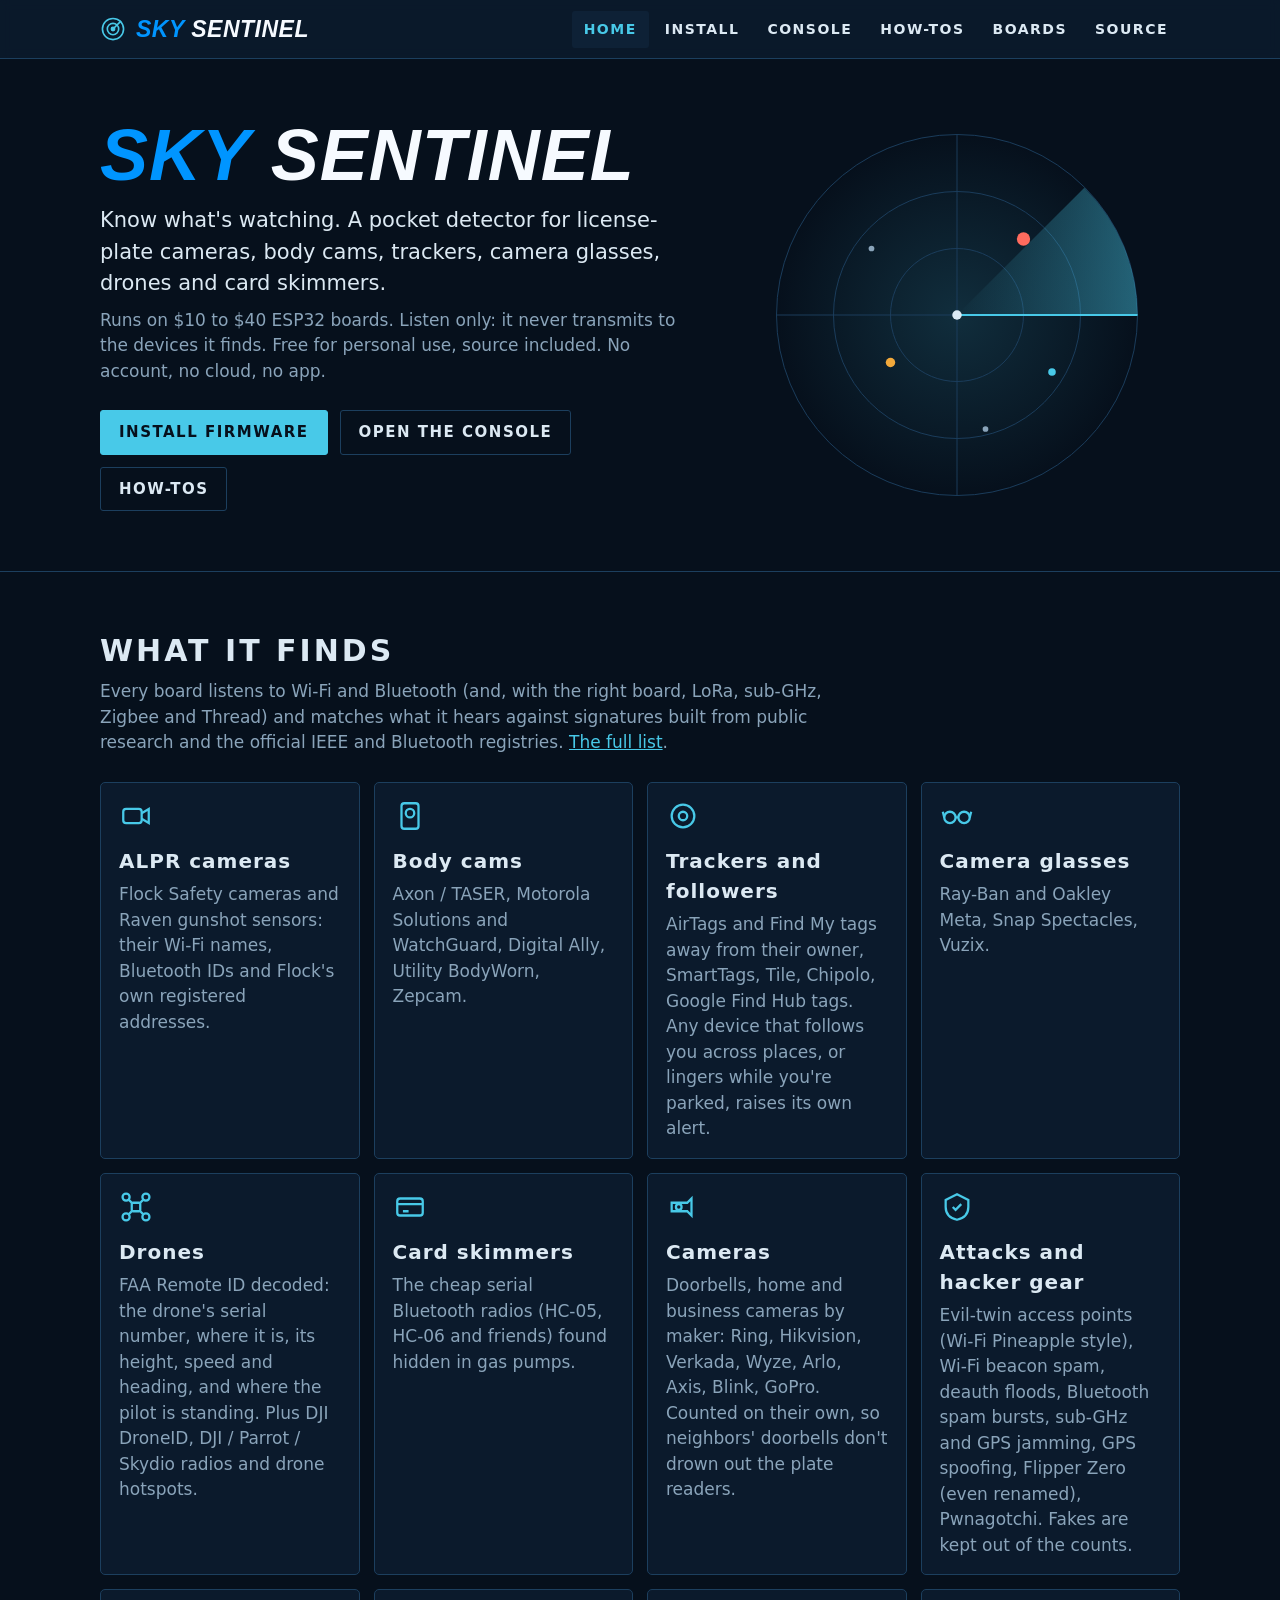
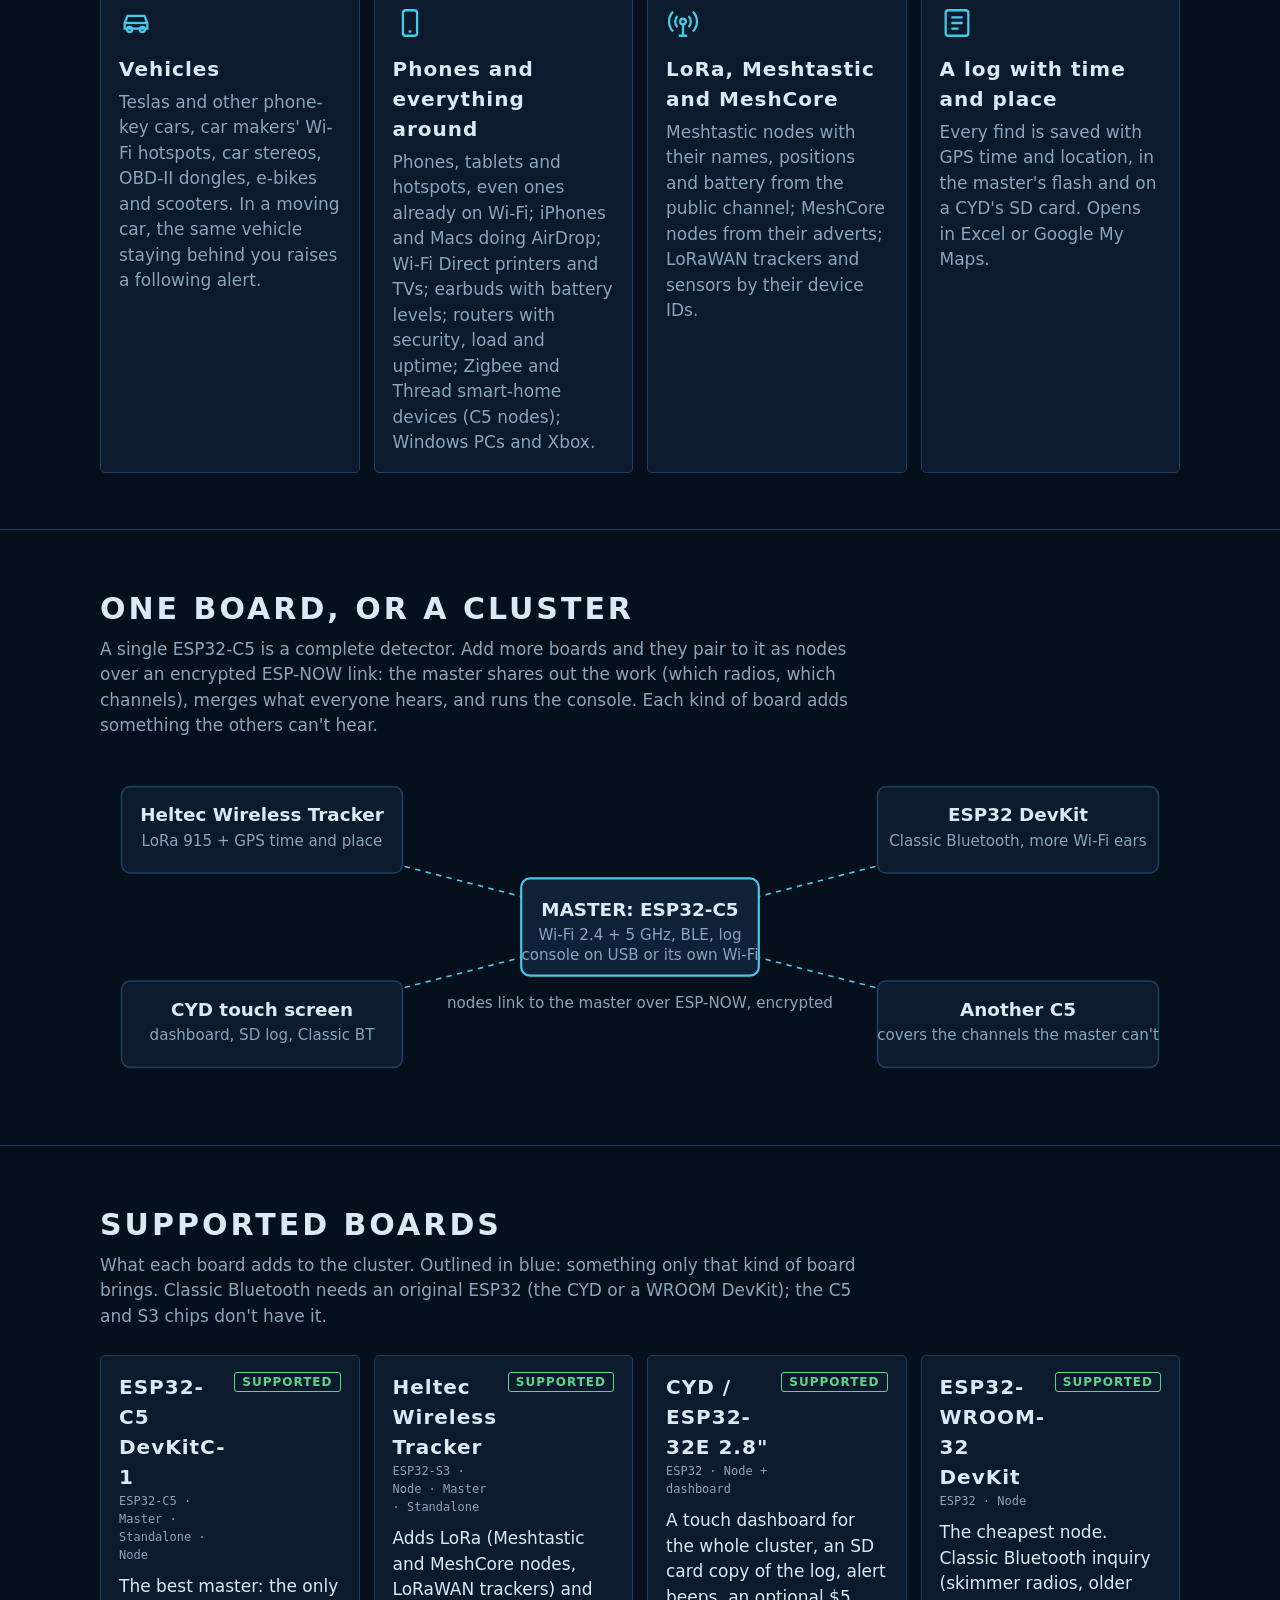
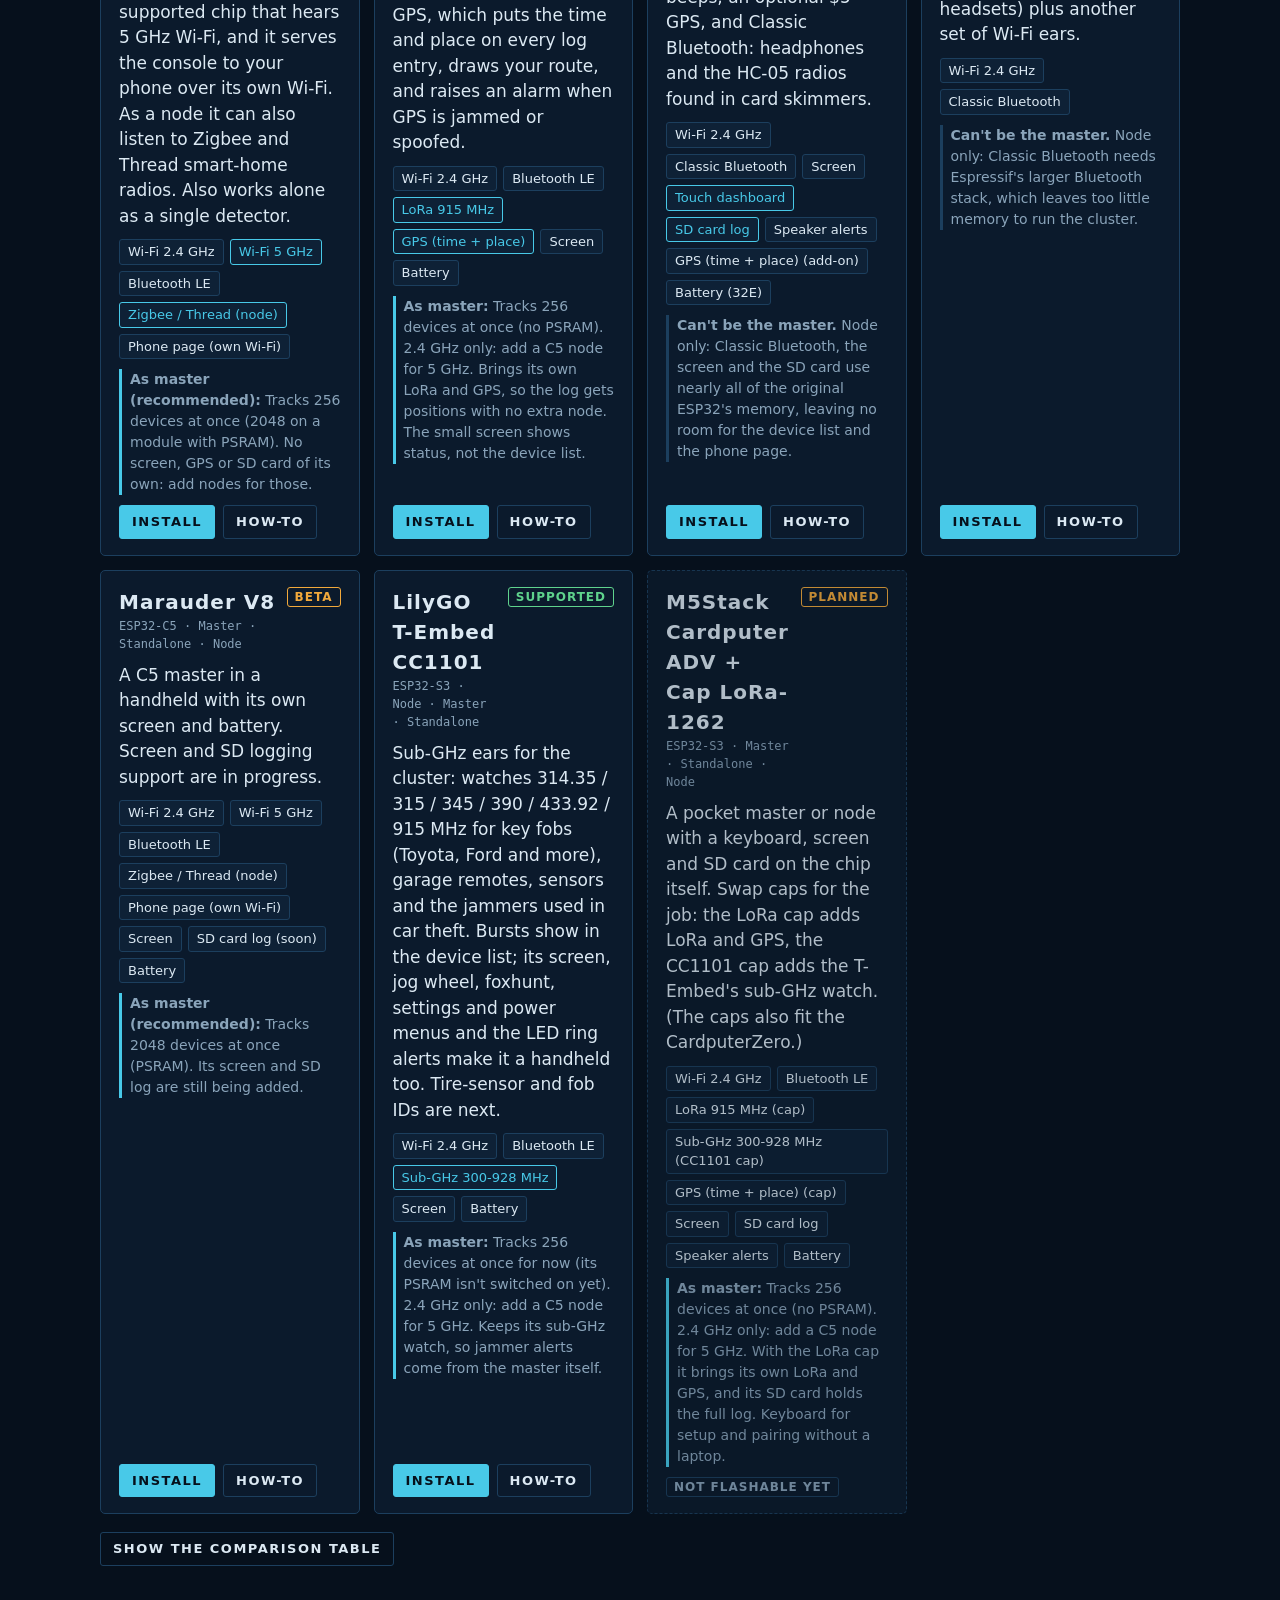
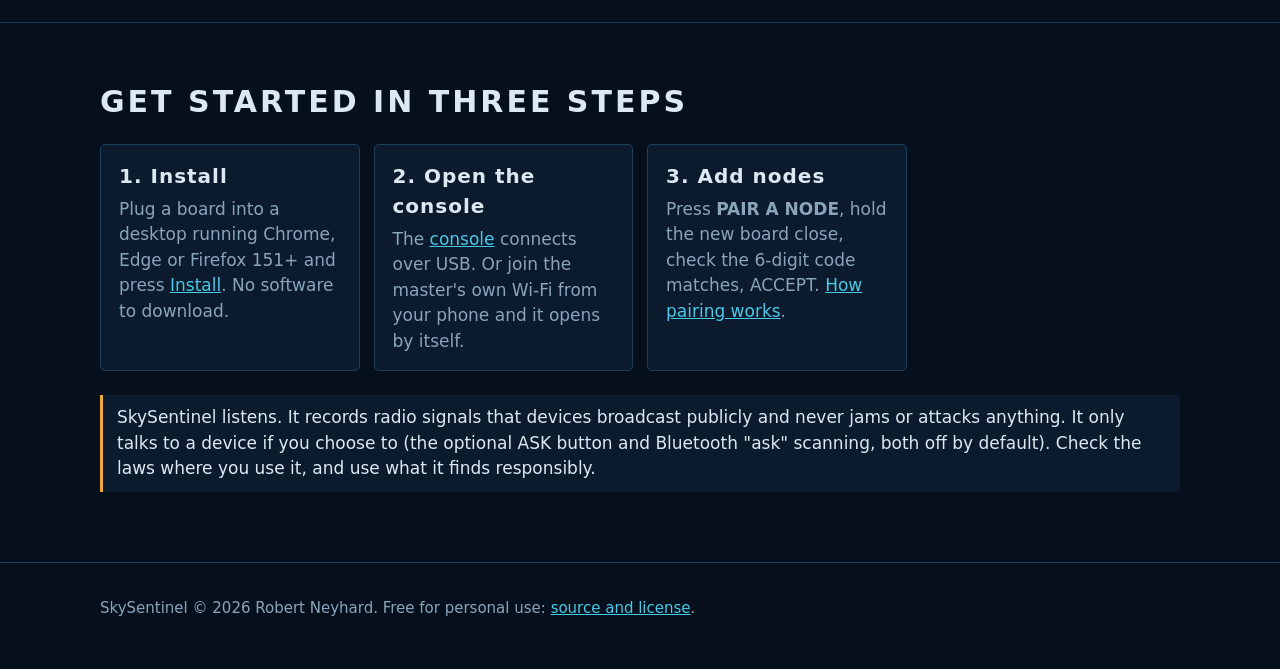
==== commit 3ae49105: "2.1.6: Cameras and Smart home categories, AWDL / Wi-Fi Direct, GPS jamming and spoofing, more Blueto" ====
--- a/site/index.html
+++ b/site/index.html
@@ -67,28 +67,28 @@
 
 <section id="finds"><div class="wrap">
   <h2>What it finds</h2>
-  <p class="kicker">Every board listens to Wi-Fi and Bluetooth (and, with the right board, LoRa) and matches what it hears against signatures built from public research and the official IEEE and Bluetooth registries. <a href="docs.html#detects">The full list</a>.</p>
+  <p class="kicker">Every board listens to Wi-Fi and Bluetooth (and, with the right board, LoRa, sub-GHz, Zigbee and Thread) and matches what it hears against signatures built from public research and the official IEEE and Bluetooth registries. <a href="docs.html#detects">The full list</a>.</p>
   <div class="grid g3">
     <div class="card cat"><svg class="ico" viewBox="0 0 24 24" fill="none" stroke="currentColor" stroke-width="1.6"><rect x="3" y="7" width="13" height="10" rx="2"/><path d="M16 10l5-3v10l-5-3"/></svg>
       <h3>ALPR cameras</h3><p>Flock Safety cameras and Raven gunshot sensors: their Wi-Fi names, Bluetooth IDs and Flock's own registered addresses.</p></div>
     <div class="card cat"><svg class="ico" viewBox="0 0 24 24" fill="none" stroke="currentColor" stroke-width="1.6"><rect x="6" y="3" width="12" height="18" rx="2"/><circle cx="12" cy="10" r="3"/></svg>
       <h3>Body cams</h3><p>Axon / TASER, Motorola Solutions and WatchGuard, Digital Ally, Utility BodyWorn, Zepcam.</p></div>
     <div class="card cat"><svg class="ico" viewBox="0 0 24 24" fill="none" stroke="currentColor" stroke-width="1.6"><circle cx="12" cy="12" r="8"/><circle cx="12" cy="12" r="3"/></svg>
-      <h3>Trackers</h3><p>AirTags and Find My tags away from their owner, SmartTags, Tile, Chipolo, Google Find Hub tags. Alerts when one follows you.</p></div>
+      <h3>Trackers and followers</h3><p>AirTags and Find My tags away from their owner, SmartTags, Tile, Chipolo, Google Find Hub tags. Any device that follows you across places, or lingers while you're parked, raises its own alert.</p></div>
     <div class="card cat"><svg class="ico" viewBox="0 0 24 24" fill="none" stroke="currentColor" stroke-width="1.6"><circle cx="7" cy="13" r="4"/><circle cx="17" cy="13" r="4"/><path d="M11 13h2M3 13L2 9M21 13l1-4"/></svg>
       <h3>Camera glasses</h3><p>Ray-Ban and Oakley Meta, Snap Spectacles, Vuzix.</p></div>
     <div class="card cat"><svg class="ico" viewBox="0 0 24 24" fill="none" stroke="currentColor" stroke-width="1.6"><circle cx="5" cy="5" r="2.5"/><circle cx="19" cy="5" r="2.5"/><circle cx="5" cy="19" r="2.5"/><circle cx="19" cy="19" r="2.5"/><rect x="9" y="9" width="6" height="6" rx="1"/><path d="M7 7l2 2M17 7l-2 2M7 17l2-2M17 17l-2-2"/></svg>
       <h3>Drones</h3><p>FAA Remote ID decoded: the drone's serial number, where it is, its height, speed and heading, and where the pilot is standing. Plus DJI DroneID, DJI / Parrot / Skydio radios and drone hotspots.</p></div>
     <div class="card cat"><svg class="ico" viewBox="0 0 24 24" fill="none" stroke="currentColor" stroke-width="1.6"><rect x="3" y="6" width="18" height="12" rx="2"/><path d="M3 10h18M7 15h4"/></svg>
       <h3>Card skimmers</h3><p>The cheap serial Bluetooth radios (HC-05, HC-06 and friends) found hidden in gas pumps.</p></div>
+    <div class="card cat"><svg class="ico" viewBox="0 0 24 24" fill="none" stroke="currentColor" stroke-width="1.6"><path d="M4 9h11l3-3v12l-3-3H4z"/><circle cx="9" cy="12" r="2"/></svg>
+      <h3>Cameras</h3><p>Doorbells, home and business cameras by maker: Ring, Hikvision, Verkada, Wyze, Arlo, Axis, Blink, GoPro. Counted on their own, so neighbors' doorbells don't drown out the plate readers.</p></div>
     <div class="card cat"><svg class="ico" viewBox="0 0 24 24" fill="none" stroke="currentColor" stroke-width="1.6"><path d="M12 3l8 4v5c0 5-3.5 8-8 9-4.5-1-8-4-8-9V7z"/><path d="M9 12l2 2 4-4"/></svg>
-      <h3>Attacks and hacker gear</h3><p>Evil-twin access points (Wi-Fi Pineapple style), Wi-Fi beacon spam, deauth floods, Bluetooth spam bursts, Flipper Zero, Pwnagotchi. Fakes are kept out of the counts.</p></div>
-    <div class="card cat"><svg class="ico" viewBox="0 0 24 24" fill="none" stroke="currentColor" stroke-width="1.6"><path d="M4 18c3-6 6-9 8-9s5 3 8 9"/><circle cx="12" cy="6" r="2"/></svg>
-      <h3>Following and lingering</h3><p>A device that stays with you across places, or keeps hanging around while you're parked, raises its own alert.</p></div>
+      <h3>Attacks and hacker gear</h3><p>Evil-twin access points (Wi-Fi Pineapple style), Wi-Fi beacon spam, deauth floods, Bluetooth spam bursts, sub-GHz and GPS jamming, GPS spoofing, Flipper Zero (even renamed), Pwnagotchi. Fakes are kept out of the counts.</p></div>
     <div class="card cat"><svg class="ico" viewBox="0 0 24 24" fill="none" stroke="currentColor" stroke-width="1.6"><path d="M4 16v-4l2-5h12l2 5v4z"/><circle cx="7.5" cy="16.5" r="1.8"/><circle cx="16.5" cy="16.5" r="1.8"/><path d="M4 12h16"/></svg>
-      <h3>Vehicles</h3><p>Teslas, car makers' Wi-Fi hotspots, car stereos and OBD-II dongles. In a moving car, the same vehicle staying behind you raises a following alert.</p></div>
+      <h3>Vehicles</h3><p>Teslas and other phone-key cars, car makers' Wi-Fi hotspots, car stereos, OBD-II dongles, e-bikes and scooters. In a moving car, the same vehicle staying behind you raises a following alert.</p></div>
     <div class="card cat"><svg class="ico" viewBox="0 0 24 24" fill="none" stroke="currentColor" stroke-width="1.6"><rect x="7" y="3" width="10" height="18" rx="2"/><path d="M11 18h2"/></svg>
-      <h3>Phones and everything around</h3><p>Phones, tablets and hotspots, even ones already on Wi-Fi; earbuds with battery levels; routers with security, Wi-Fi generation, load and uptime; which network each device is on; Windows PCs and Xbox; smart-home gear in setup mode.</p></div>
+      <h3>Phones and everything around</h3><p>Phones, tablets and hotspots, even ones already on Wi-Fi; iPhones and Macs doing AirDrop; Wi-Fi Direct printers and TVs; earbuds with battery levels; routers with security, load and uptime; Zigbee and Thread smart-home devices (C5 nodes); Windows PCs and Xbox.</p></div>
     <div class="card cat"><svg class="ico" viewBox="0 0 24 24" fill="none" stroke="currentColor" stroke-width="1.6"><path d="M12 13v8M9 21h6"/><circle cx="12" cy="11" r="2"/><path d="M8 7a6 6 0 0 0 0 8M16 7a6 6 0 0 1 0 8M5 4a10 10 0 0 0 0 14M19 4a10 10 0 0 1 0 14"/></svg>
       <h3>LoRa, Meshtastic and MeshCore</h3><p>Meshtastic nodes with their names, positions and battery from the public channel; MeshCore nodes from their adverts; LoRaWAN trackers and sensors by their device IDs.</p></div>
     <div class="card cat"><svg class="ico" viewBox="0 0 24 24" fill="none" stroke="currentColor" stroke-width="1.6"><rect x="4" y="3" width="16" height="18" rx="2"/><path d="M8 8h8M8 12h8M8 16h5"/></svg>
--- a/site/assets/site.css
+++ b/site/assets/site.css
@@ -119,6 +119,7 @@
 .pick button[aria-pressed="true"] { border-color: var(--accent); box-shadow: inset 0 0 0 1px var(--accent); }
 .pick button b { display: block; font-size: 17px; }
 .pick button span { color: var(--muted); font-size: 14px; }
+.pick button span.fw { display: block; margin-top: 4px; font-family: var(--mono, monospace); font-size: 12px; color: var(--accent); }
 .pick button:disabled { opacity: .45; cursor: not-allowed; }
 .seg { display: inline-flex; border: 1px solid var(--line); border-radius: 3px; overflow: hidden; margin-top: 10px; }
 .seg button { border: 0; background: transparent; color: var(--text); padding: 9px 16px; font: inherit; font-weight: 700; letter-spacing: 1px; cursor: pointer; }
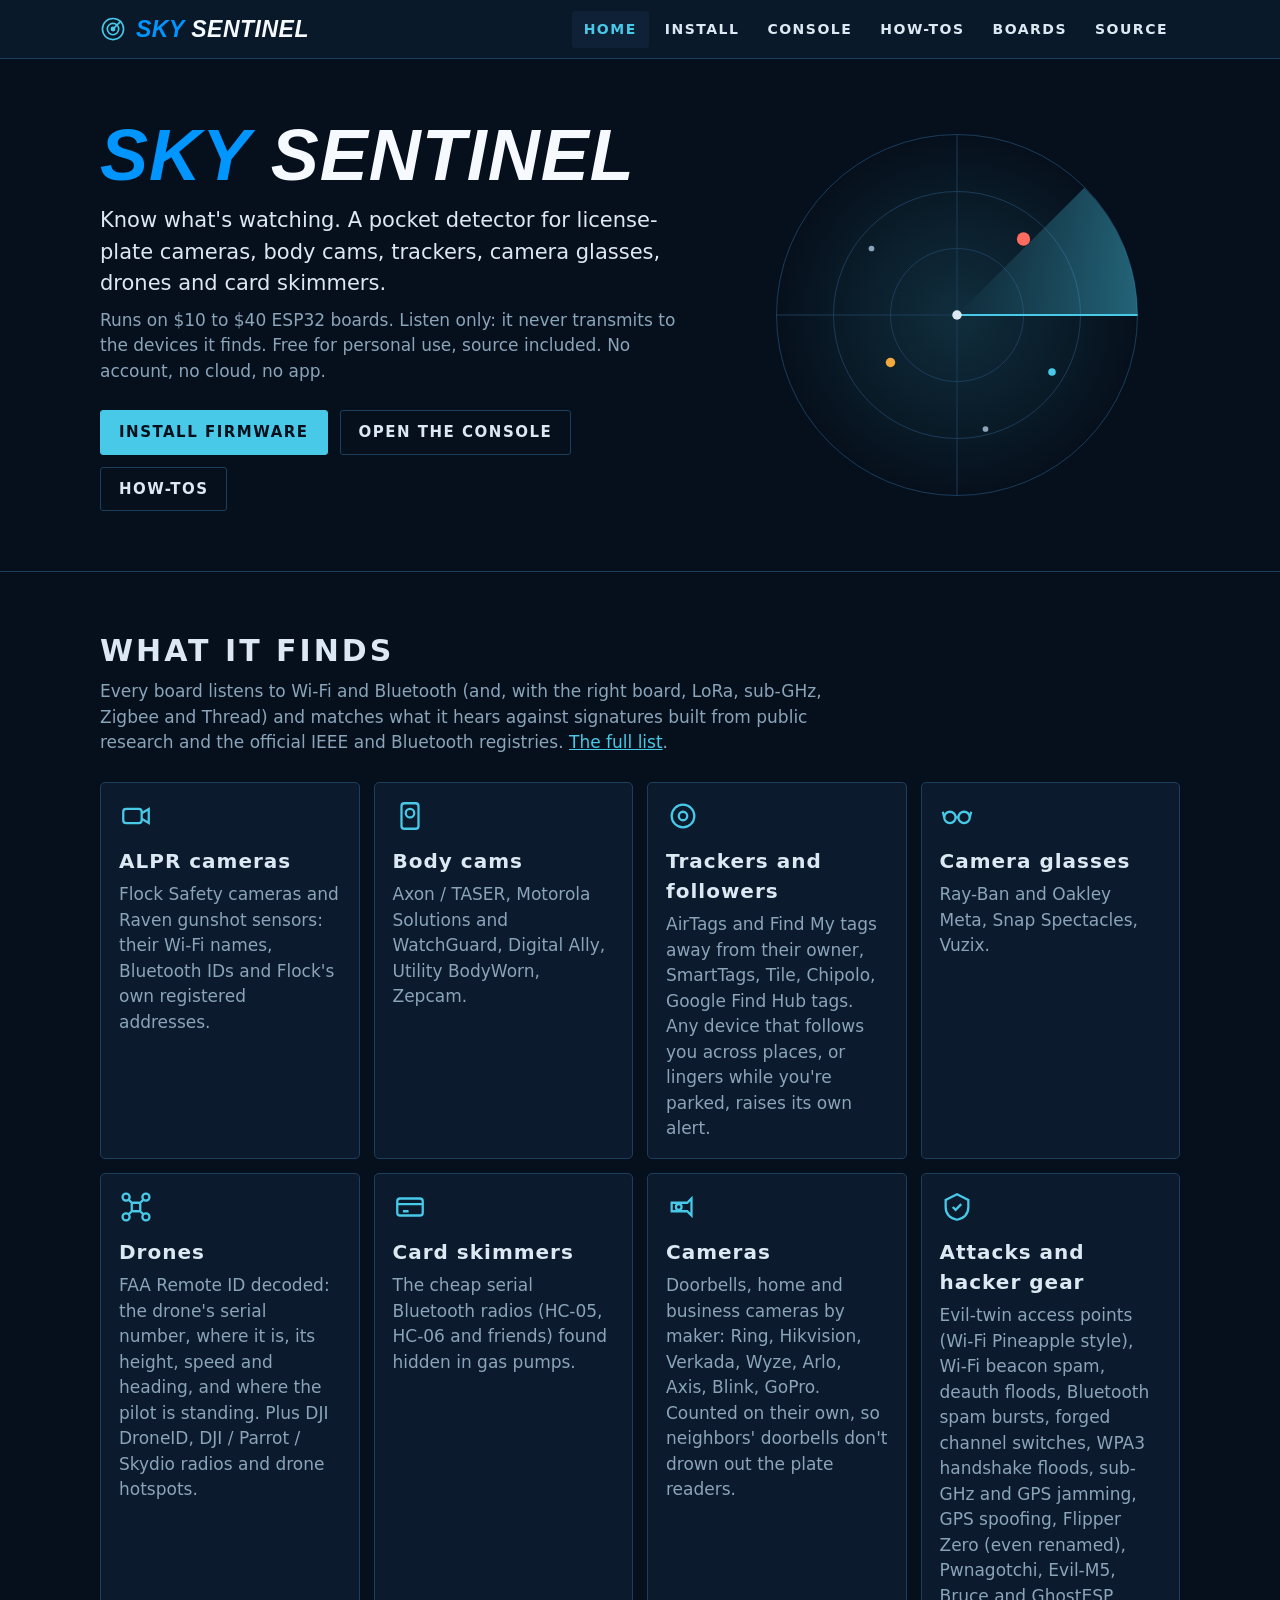
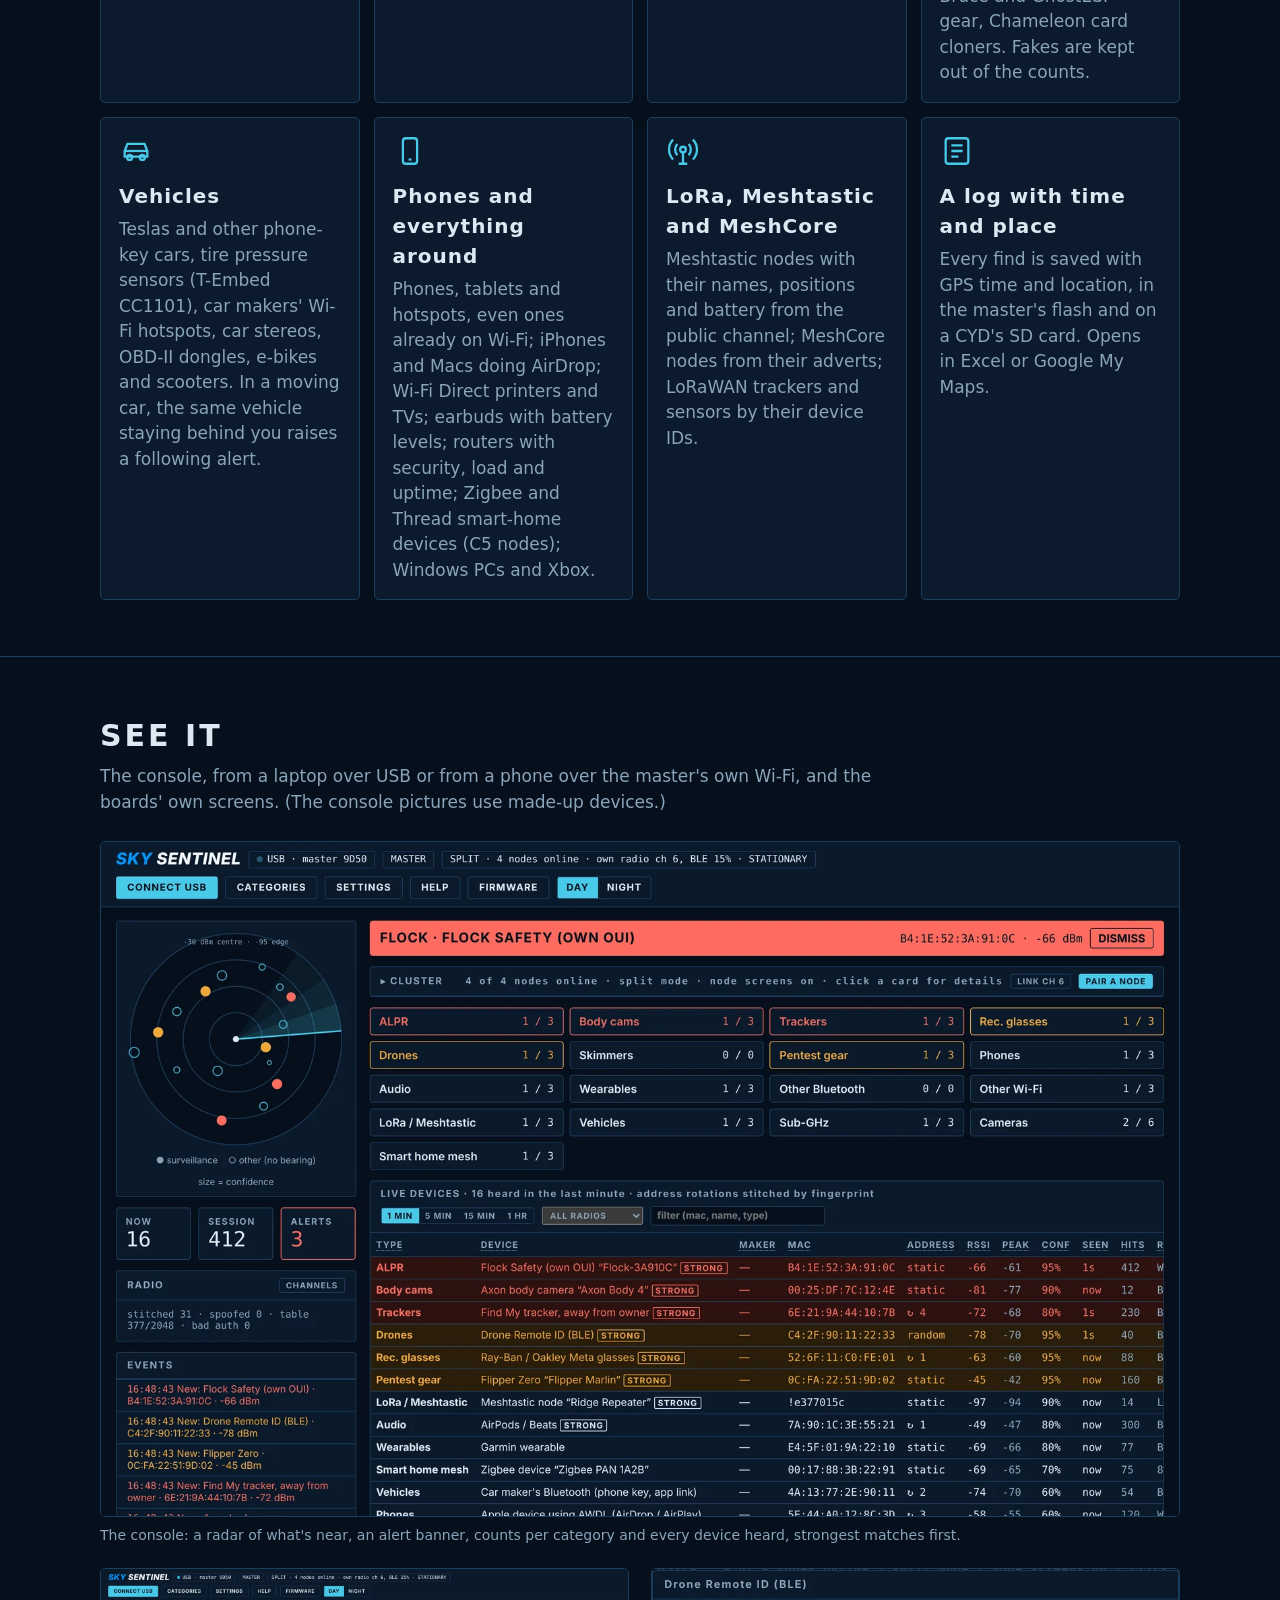
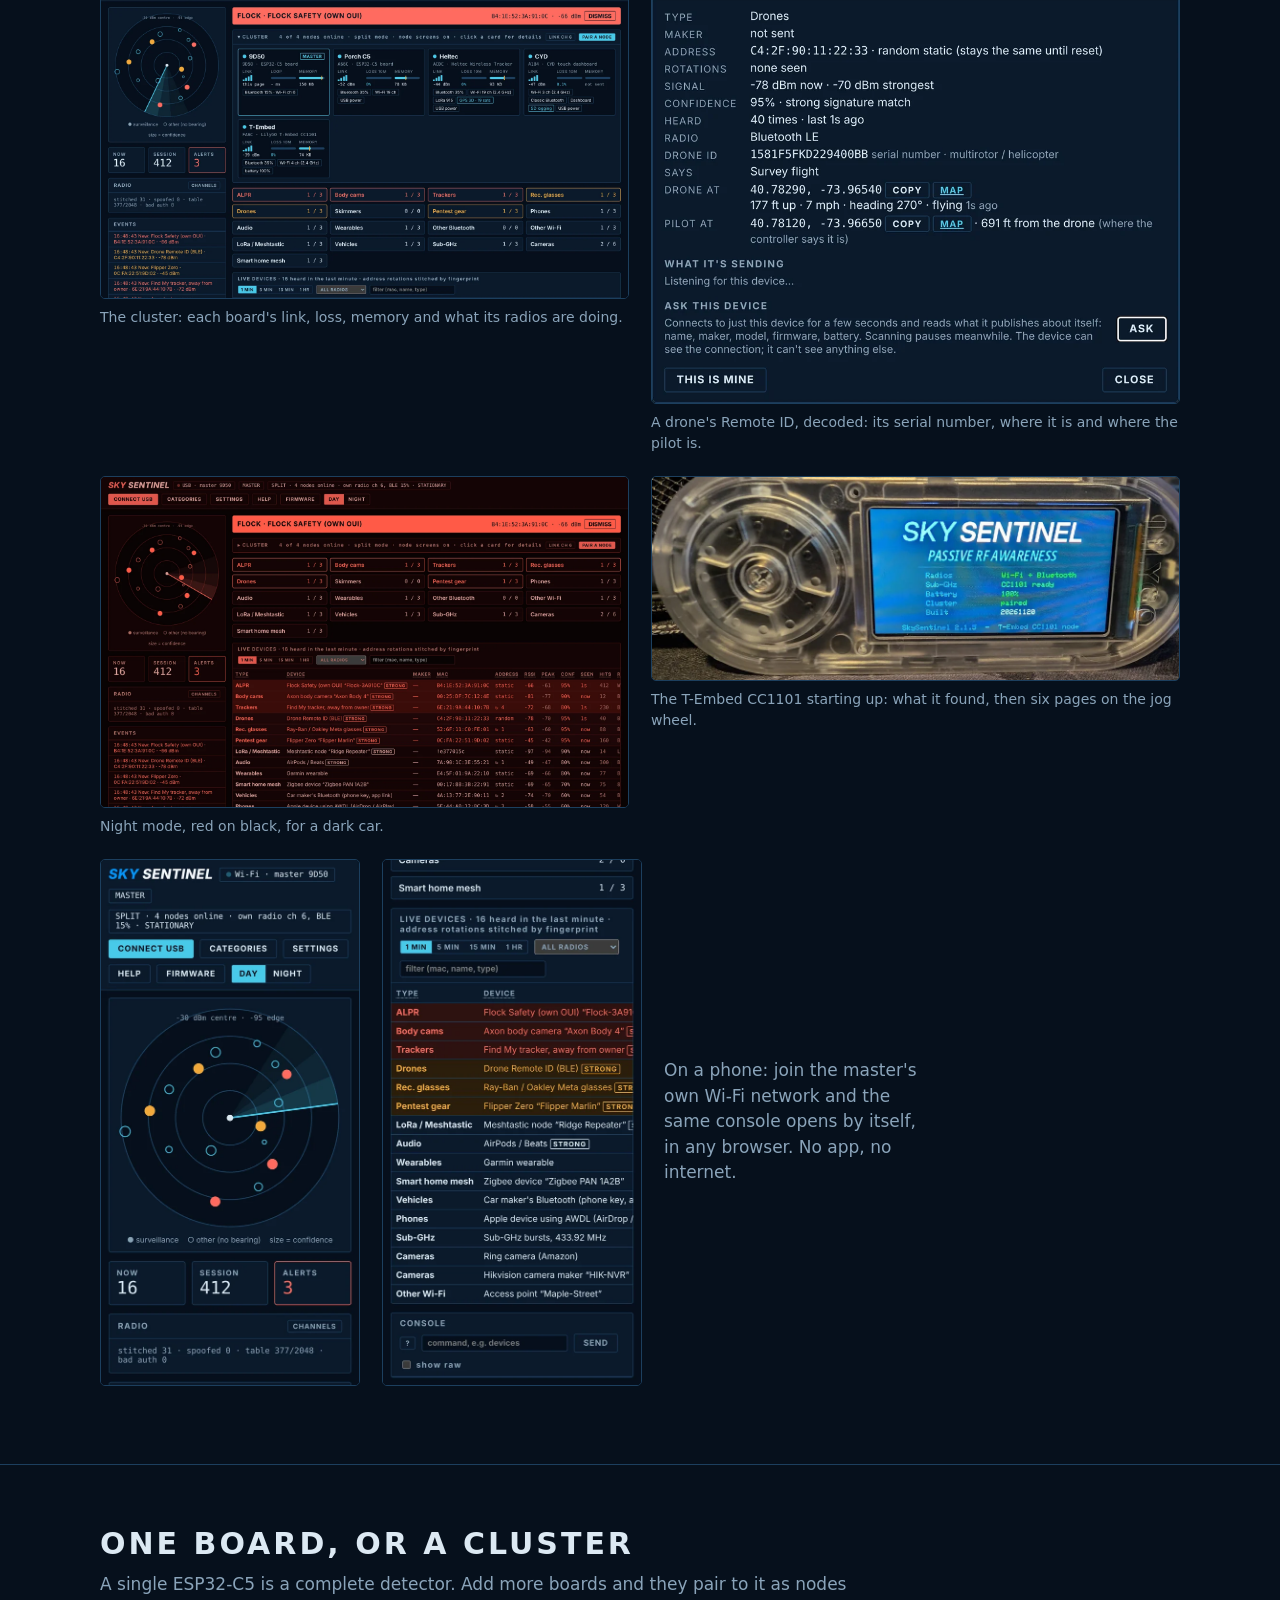
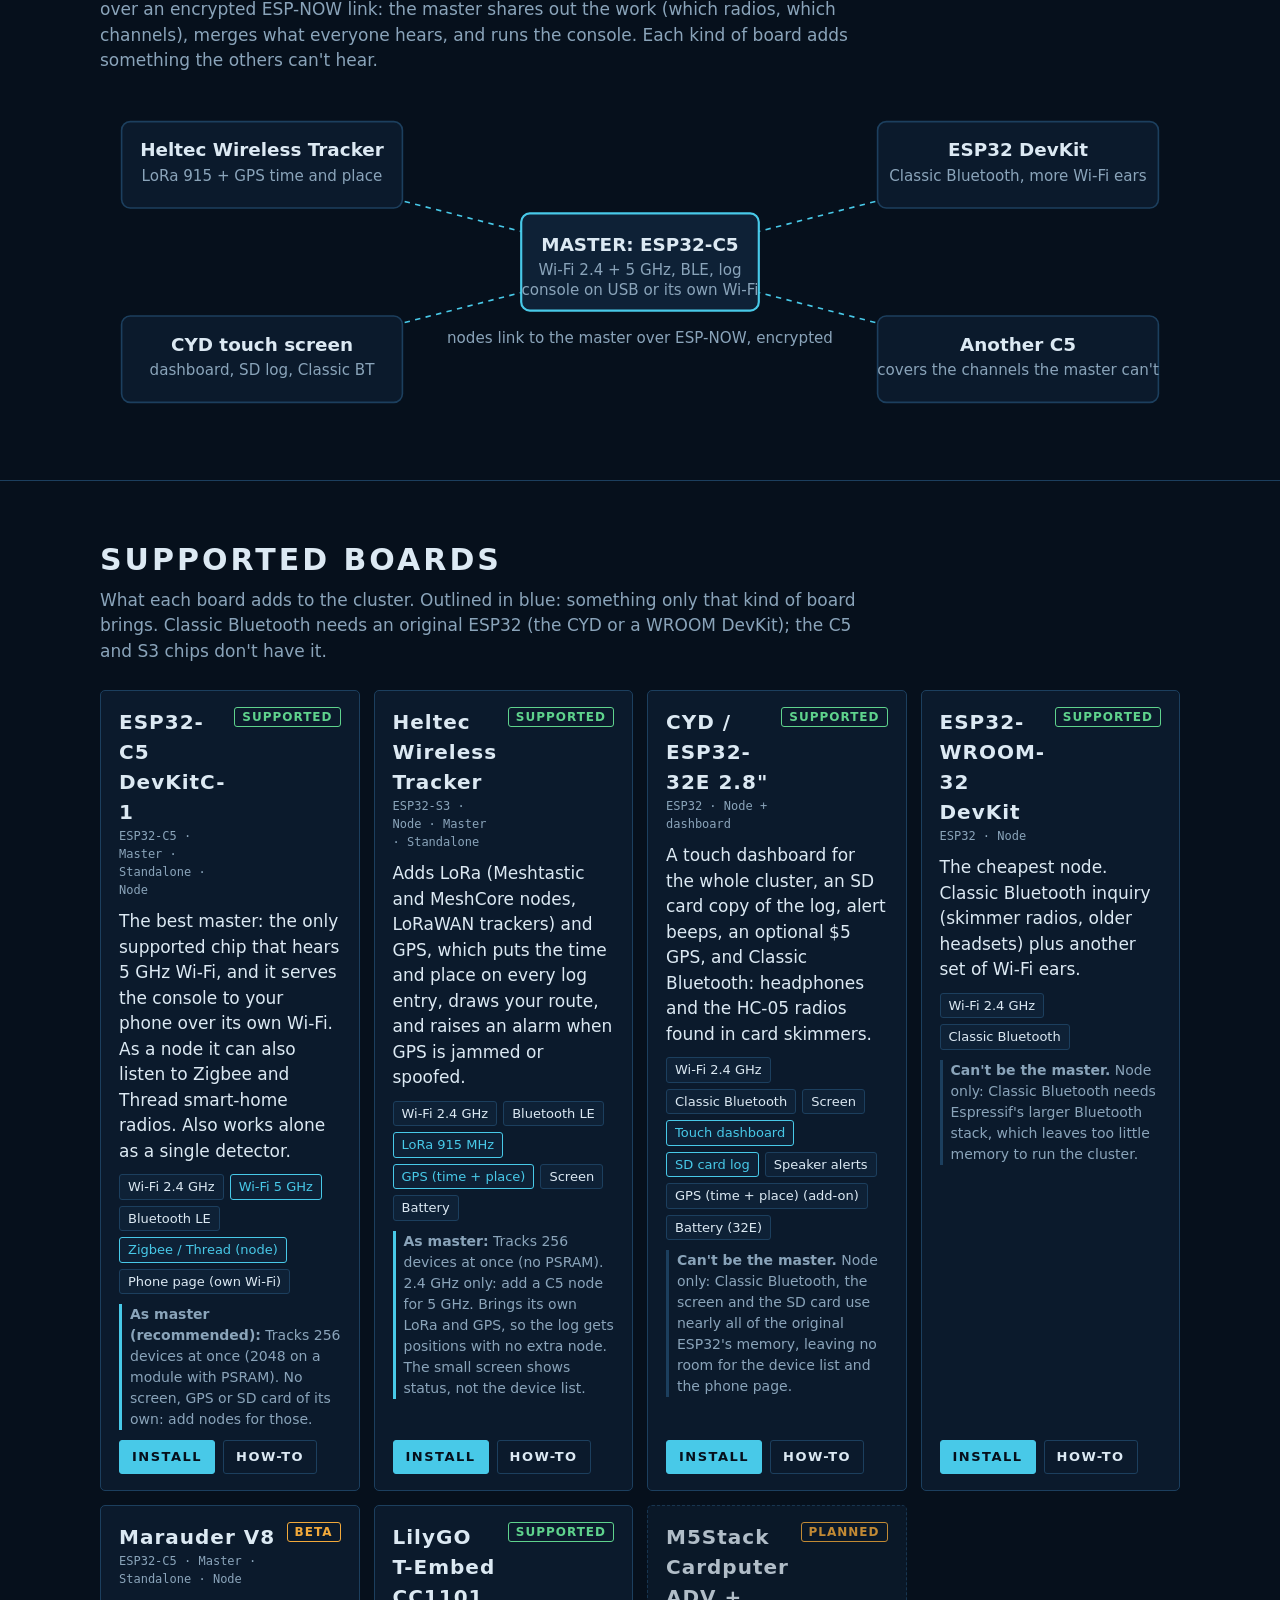
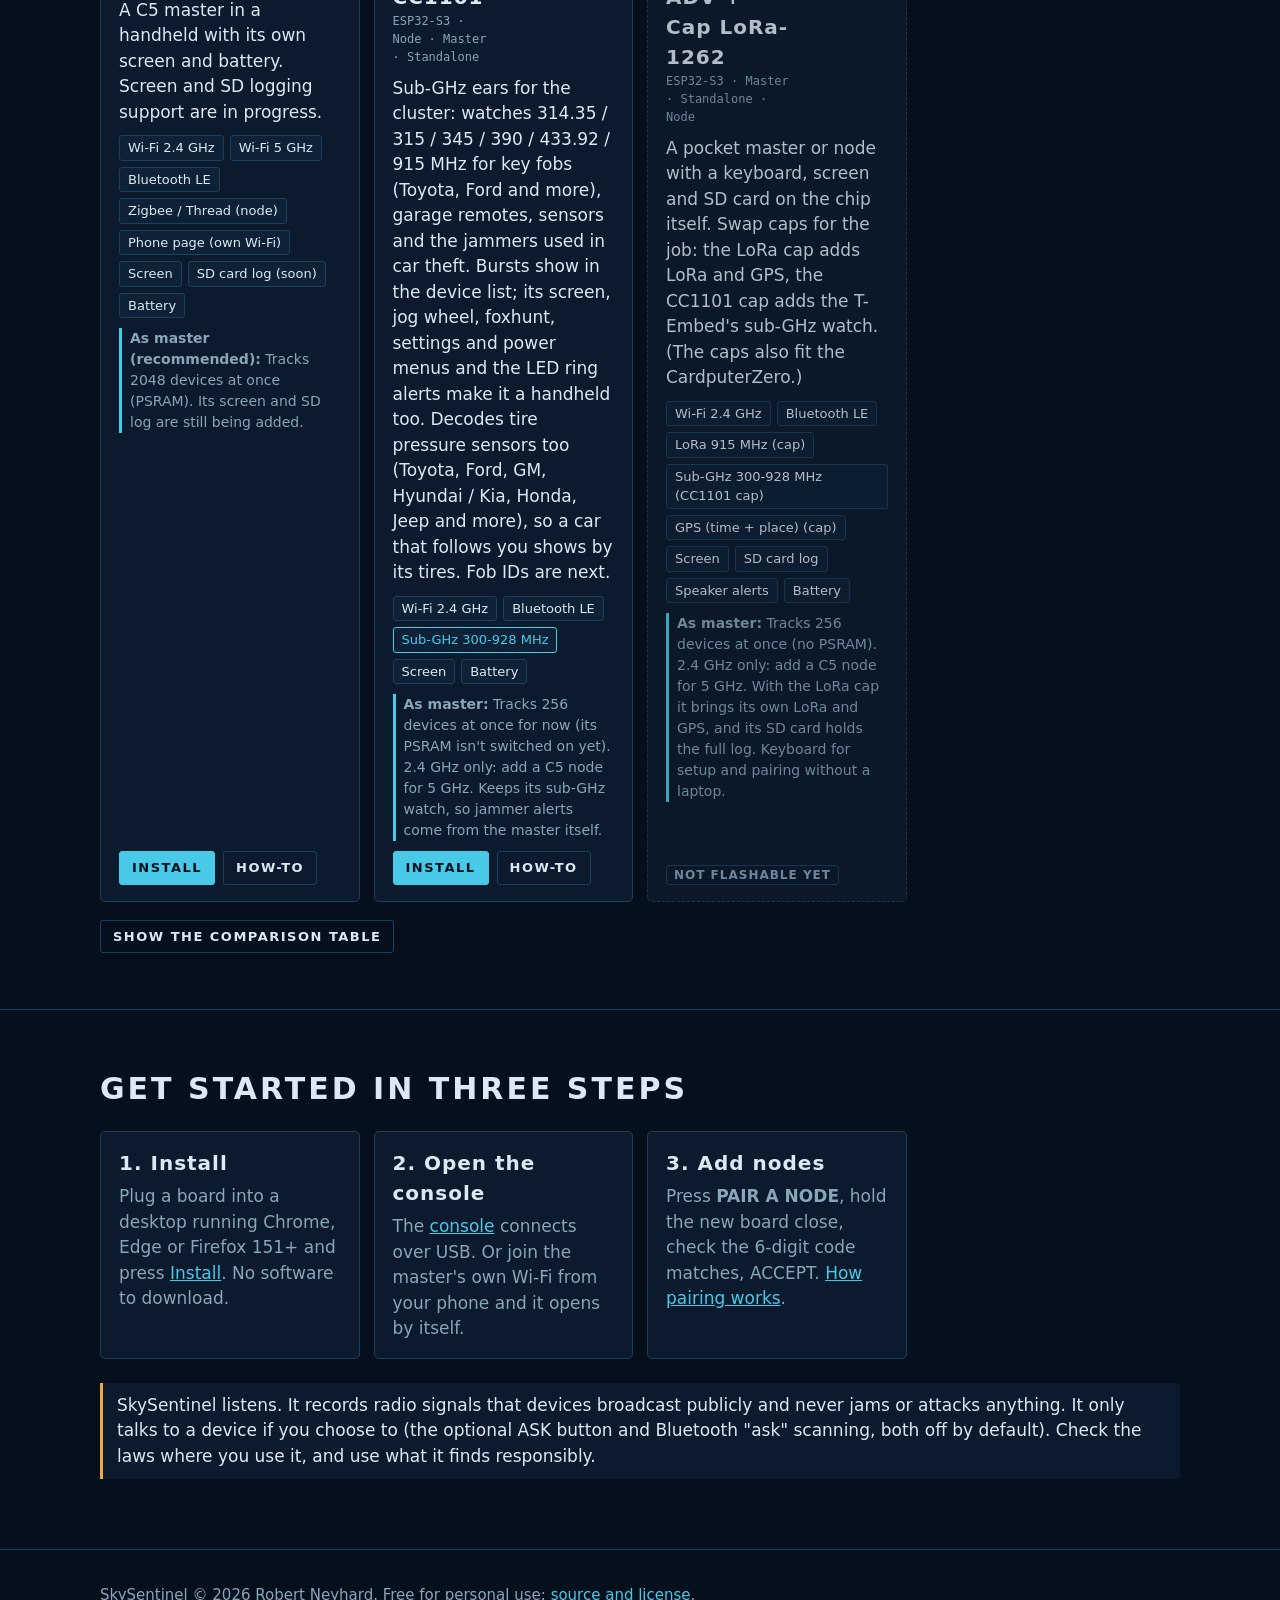
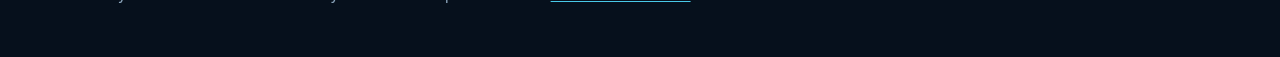
==== commit 63ebcfec: "SkySentinel 2.1.7" ====
--- a/site/index.html
+++ b/site/index.html
@@ -84,15 +84,43 @@
     <div class="card cat"><svg class="ico" viewBox="0 0 24 24" fill="none" stroke="currentColor" stroke-width="1.6"><path d="M4 9h11l3-3v12l-3-3H4z"/><circle cx="9" cy="12" r="2"/></svg>
       <h3>Cameras</h3><p>Doorbells, home and business cameras by maker: Ring, Hikvision, Verkada, Wyze, Arlo, Axis, Blink, GoPro. Counted on their own, so neighbors' doorbells don't drown out the plate readers.</p></div>
     <div class="card cat"><svg class="ico" viewBox="0 0 24 24" fill="none" stroke="currentColor" stroke-width="1.6"><path d="M12 3l8 4v5c0 5-3.5 8-8 9-4.5-1-8-4-8-9V7z"/><path d="M9 12l2 2 4-4"/></svg>
-      <h3>Attacks and hacker gear</h3><p>Evil-twin access points (Wi-Fi Pineapple style), Wi-Fi beacon spam, deauth floods, Bluetooth spam bursts, sub-GHz and GPS jamming, GPS spoofing, Flipper Zero (even renamed), Pwnagotchi. Fakes are kept out of the counts.</p></div>
+      <h3>Attacks and hacker gear</h3><p>Evil-twin access points (Wi-Fi Pineapple style), Wi-Fi beacon spam, deauth floods, Bluetooth spam bursts, forged channel switches, WPA3 handshake floods, sub-GHz and GPS jamming, GPS spoofing, Flipper Zero (even renamed), Pwnagotchi, Evil-M5, Bruce and GhostESP gear, Chameleon card cloners. Fakes are kept out of the counts.</p></div>
     <div class="card cat"><svg class="ico" viewBox="0 0 24 24" fill="none" stroke="currentColor" stroke-width="1.6"><path d="M4 16v-4l2-5h12l2 5v4z"/><circle cx="7.5" cy="16.5" r="1.8"/><circle cx="16.5" cy="16.5" r="1.8"/><path d="M4 12h16"/></svg>
-      <h3>Vehicles</h3><p>Teslas and other phone-key cars, car makers' Wi-Fi hotspots, car stereos, OBD-II dongles, e-bikes and scooters. In a moving car, the same vehicle staying behind you raises a following alert.</p></div>
+      <h3>Vehicles</h3><p>Teslas and other phone-key cars, tire pressure sensors (T-Embed CC1101), car makers' Wi-Fi hotspots, car stereos, OBD-II dongles, e-bikes and scooters. In a moving car, the same vehicle staying behind you raises a following alert.</p></div>
     <div class="card cat"><svg class="ico" viewBox="0 0 24 24" fill="none" stroke="currentColor" stroke-width="1.6"><rect x="7" y="3" width="10" height="18" rx="2"/><path d="M11 18h2"/></svg>
       <h3>Phones and everything around</h3><p>Phones, tablets and hotspots, even ones already on Wi-Fi; iPhones and Macs doing AirDrop; Wi-Fi Direct printers and TVs; earbuds with battery levels; routers with security, load and uptime; Zigbee and Thread smart-home devices (C5 nodes); Windows PCs and Xbox.</p></div>
     <div class="card cat"><svg class="ico" viewBox="0 0 24 24" fill="none" stroke="currentColor" stroke-width="1.6"><path d="M12 13v8M9 21h6"/><circle cx="12" cy="11" r="2"/><path d="M8 7a6 6 0 0 0 0 8M16 7a6 6 0 0 1 0 8M5 4a10 10 0 0 0 0 14M19 4a10 10 0 0 1 0 14"/></svg>
       <h3>LoRa, Meshtastic and MeshCore</h3><p>Meshtastic nodes with their names, positions and battery from the public channel; MeshCore nodes from their adverts; LoRaWAN trackers and sensors by their device IDs.</p></div>
     <div class="card cat"><svg class="ico" viewBox="0 0 24 24" fill="none" stroke="currentColor" stroke-width="1.6"><rect x="4" y="3" width="16" height="18" rx="2"/><path d="M8 8h8M8 12h8M8 16h5"/></svg>
       <h3>A log with time and place</h3><p>Every find is saved with GPS time and location, in the master's flash and on a CYD's SD card. Opens in Excel or Google My Maps.</p></div>
+  </div>
+</div></section>
+
+<section id="see"><div class="wrap">
+  <h2>See it</h2>
+  <p class="kicker">The console, from a laptop over USB or from a phone over the master's own Wi-Fi, and the boards' own screens.
+    (The console pictures use made-up devices.)</p>
+  <figure class="shot wide"><a href="assets/shots/console.webp"><img src="assets/shots/console.webp" width="1600" height="1000" loading="lazy"
+    alt="The SkySentinel console: radar, alert banner, category tiles and the live device list"></a>
+    <figcaption>The console: a radar of what's near, an alert banner, counts per category and every device heard, strongest matches first.</figcaption></figure>
+  <div class="shots">
+    <figure class="shot"><a href="assets/shots/cluster.webp"><img src="assets/shots/cluster.webp" width="1600" height="1000" loading="lazy"
+      alt="The cluster view: one card per board with its link, loss, memory and radios"></a>
+      <figcaption>The cluster: each board's link, loss, memory and what its radios are doing.</figcaption></figure>
+    <figure class="shot"><a href="assets/shots/drone.webp"><img src="assets/shots/drone.webp" width="900" height="742" loading="lazy"
+      alt="Device details for a drone: Remote ID serial number, position, height, speed and the pilot's position"></a>
+      <figcaption>A drone's Remote ID, decoded: its serial number, where it is and where the pilot is.</figcaption></figure>
+    <figure class="shot"><a href="assets/shots/console-night.webp"><img src="assets/shots/console-night.webp" width="1600" height="1000" loading="lazy"
+      alt="The console in night mode: red on black"></a>
+      <figcaption>Night mode, red on black, for a dark car.</figcaption></figure>
+    <figure class="shot"><a href="assets/shots/tembed-boot.webp"><img src="assets/shots/tembed-boot.webp" width="1100" height="424" loading="lazy"
+      alt="The LilyGO T-Embed CC1101 showing the SkySentinel boot screen"></a>
+      <figcaption>The T-Embed CC1101 starting up: what it found, then six pages on the jog wheel.</figcaption></figure>
+  </div>
+  <div class="shots phones">
+    <figure class="shot"><img src="assets/shots/phone.webp" width="540" height="1099" loading="lazy" alt="The console on a phone over the master's Wi-Fi"></figure>
+    <figure class="shot"><img src="assets/shots/phone-devices.webp" width="540" height="1099" loading="lazy" alt="The device list on a phone"></figure>
+    <p style="align-self:center;max-width:26em;color:var(--muted)">On a phone: join the master's own Wi-Fi network and the same console opens by itself, in any browser. No app, no internet.</p>
   </div>
 </div></section>
 
--- a/site/assets/site.css
+++ b/site/assets/site.css
@@ -146,3 +146,11 @@
 table.tbl { border-collapse: collapse; margin: 10px 0 14px; font-size: 15px; }
 table.tbl th, table.tbl td { padding: 6px 14px; border: 1px solid var(--line); text-align: left; }
 table.tbl th { background: var(--panel2); font-size: 12px; letter-spacing: 1.5px; text-transform: uppercase; color: var(--muted); }
+
+/* Screenshots */
+.shot { margin: 0; }
+.shot img { display: block; width: 100%; height: auto; border: 1px solid var(--line); border-radius: 5px; background: var(--panel); }
+.shot figcaption { color: var(--muted); font-size: 14px; margin-top: 8px; }
+.shot.wide { margin-bottom: 22px; }
+.shots { display: grid; gap: 22px; grid-template-columns: repeat(auto-fit, minmax(min(100%, 440px), 1fr)); margin-bottom: 22px; }
+.shots.phones { grid-template-columns: repeat(auto-fill, minmax(200px, 260px)); align-items: start; }
